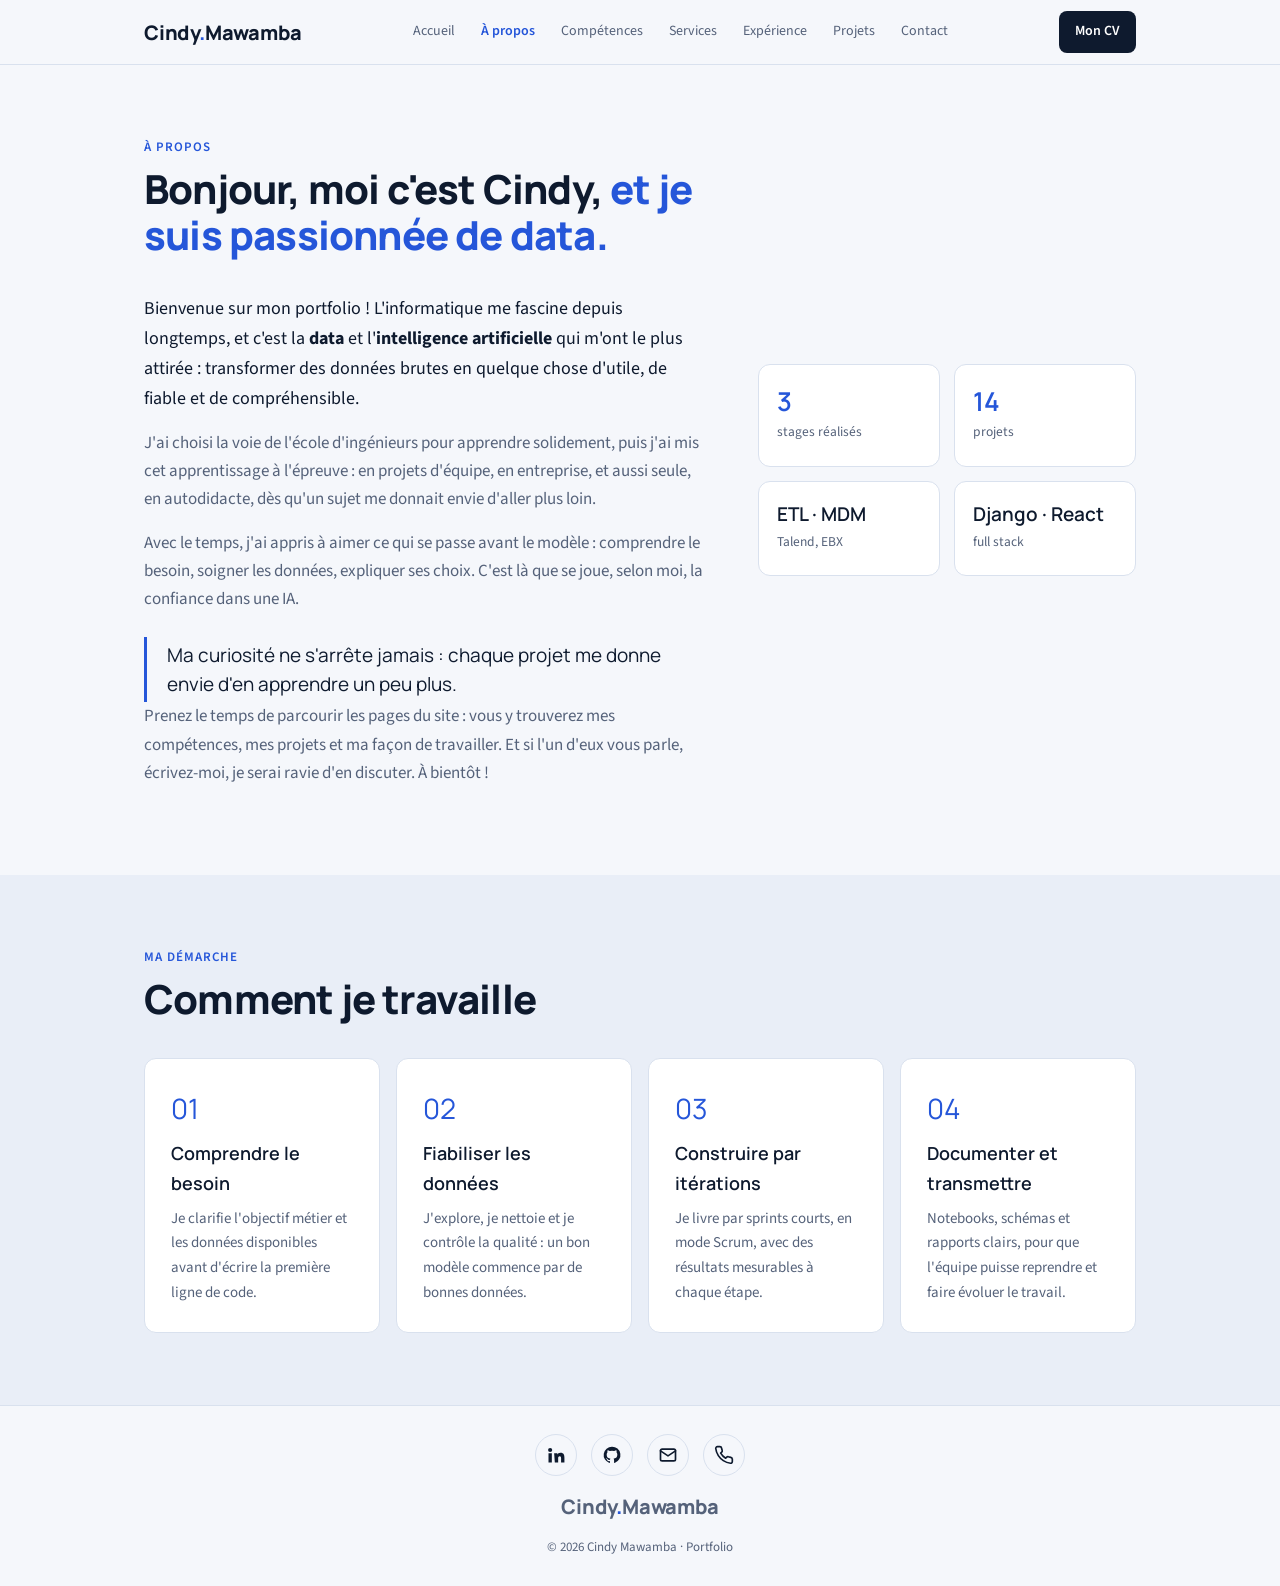
==== a-propos.html @ 623164dc "Nouveau fond bleu-gris, accent bleu et polices Manrope + Source Sans 3 Co-Authored-By: Claude Sonnet" ====
<!DOCTYPE html>
<html lang="fr">
<head>
<meta charset="utf-8">
<meta name="viewport" content="width=device-width, initial-scale=1">
<title>À propos | Cindy Mawamba</title>
<meta name="description" content="Portfolio de Cindy Mawamba, élève ingénieure en Data Science & IA (CESI) : pipelines ETL, MDM, deep learning, IA responsable et développement full-stack.">
<link rel="preconnect" href="https://fonts.googleapis.com">
<link rel="preconnect" href="https://fonts.gstatic.com" crossorigin>
<link href="https://fonts.googleapis.com/css2?family=Manrope:wght@500;600;700;800&family=Source+Sans+3:wght@400;500;600;700&family=Poppins:wght@600;700;800&family=JetBrains+Mono:wght@400;500&display=swap" rel="stylesheet">
<style>
:root{
  --bg:#f5f7fb; --bg2:#e9eef7; --card:#ffffff; --line:#d9e1ee;
  --text:#0e1a2e; --muted:#55627a; --accent:#2556d9; --accent-soft:#e3ebfc;
  --radius:12px;
}
*{box-sizing:border-box;margin:0;padding:0}
html{scroll-behavior:smooth}
body{font-family:'Source Sans 3',system-ui,sans-serif;background:var(--bg);color:var(--text);line-height:1.65;-webkit-font-smoothing:antialiased}
a{color:inherit;text-decoration:none}
.wrap{max-width:1040px;margin:0 auto;padding:0 24px}
nav{position:sticky;top:0;z-index:20;background:rgba(245,247,251,.92);backdrop-filter:blur(8px);border-bottom:1px solid var(--line)}
nav .wrap{display:flex;align-items:center;justify-content:space-between;height:64px}
.logo{font-family:'Manrope',system-ui,sans-serif;font-weight:600;font-size:20px;letter-spacing:-.01em}
.logo span{color:var(--accent)}
nav ul{display:flex;gap:26px;list-style:none;font-size:14px;color:var(--muted)}
nav ul a:hover{color:var(--accent)}
.navcta{padding:9px 16px;font-size:14px;border-radius:8px;background:var(--text);color:#fff;font-weight:600;white-space:nowrap}
.navcta:hover{background:var(--accent)}
.hero{padding:96px 0 72px}
.hero-grid{display:grid;grid-template-columns:1fr 300px;gap:48px;align-items:center}
.hero-photo img{display:block;width:100%;height:auto;border-radius:20px;border:1px solid var(--line);box-shadow:0 18px 40px rgba(60,40,20,.15);object-fit:cover;aspect-ratio:3/4}
@media(max-width:820px){.hero-grid{grid-template-columns:1fr;gap:28px}.hero-photo{order:-1}.hero-photo img{width:190px;border-radius:50%;aspect-ratio:1/1;object-position:50% 20%}}

.tag{display:inline-block;font-size:13px;font-weight:600;letter-spacing:.08em;text-transform:uppercase;color:var(--accent);margin-bottom:22px}
h1{font-family:'Manrope',system-ui,sans-serif;font-size:clamp(38px,7vw,66px);line-height:1.08;letter-spacing:-.02em;font-weight:600}
h1 em{font-style:italic;color:var(--accent)}
.lead{max-width:620px;margin-top:24px;font-size:19px;color:var(--muted)}
.cta{display:flex;flex-wrap:wrap;gap:12px;margin-top:36px}
.btn{display:inline-flex;align-items:center;gap:8px;padding:13px 22px;border-radius:8px;font-weight:600;font-size:15px;transition:.2s}
.btn.primary{background:var(--accent);color:#fff}
.btn.primary:hover{background:#98391f}
.btn.ghost{border:1px solid var(--text);color:var(--text)}
.btn.ghost:hover{background:var(--text);color:#fff}
.stats{display:grid;grid-template-columns:repeat(3,1fr);gap:0;margin-top:64px;border-top:1px solid var(--line);border-bottom:1px solid var(--line)}
.stat{padding:22px 20px;border-right:1px solid var(--line)}
.stat:last-child{border-right:0}
.stats-exp{margin-top:0;margin-bottom:44px}
.stat b{display:block;font-family:'Manrope',system-ui,sans-serif;font-size:32px;font-weight:600;color:var(--text)}
.stat span{font-size:14px;color:var(--muted)}
section{padding:72px 0}
section.alt{background:var(--bg2)}
.eyebrow{font-size:13px;font-weight:600;letter-spacing:.08em;text-transform:uppercase;color:var(--accent);margin-bottom:8px}
h2{font-family:'Manrope',system-ui,sans-serif;font-size:clamp(28px,4vw,40px);letter-spacing:-.015em;line-height:1.15;font-weight:600;margin-bottom:36px}
.about{display:grid;grid-template-columns:1.5fr 1fr;gap:48px;align-items:center}
.about h2 em{font-style:italic;color:var(--accent)}
.about-lead{font-size:18px;color:var(--text)!important}
.about-quote{margin-top:24px;padding:4px 0 4px 20px;border-left:3px solid var(--accent);font-family:'Manrope',system-ui,sans-serif;font-size:19px;line-height:1.5;color:var(--text)}
.about-tiles{display:grid;grid-template-columns:1fr 1fr;gap:14px}
.atile{background:var(--card);border:1px solid var(--line);border-radius:var(--radius);padding:22px 18px;display:flex;flex-direction:column;gap:6px}
.atile b{font-family:'Manrope',system-ui,sans-serif;font-size:26px;line-height:1.1;color:var(--accent);font-weight:600}
.atile:nth-child(n+3) b{font-size:19px;color:var(--text)}
.atile span{font-size:13.5px;color:var(--muted)}
@media(max-width:800px){.about{grid-template-columns:1fr;gap:28px}}
.about p{color:var(--muted);margin-bottom:16px}
.about p strong{color:var(--text)}
.facts{list-style:none;background:var(--card);border:1px solid var(--line);border-radius:var(--radius);padding:24px;align-self:start}
.facts li{padding:10px 0;border-bottom:1px solid var(--line);font-size:15px;display:flex;justify-content:space-between;gap:16px}
.facts li:last-child{border:0}
.facts li span:first-child{color:var(--muted)}
.facts li span:last-child{text-align:right;font-weight:500}
.services{display:grid;grid-template-columns:repeat(auto-fit,minmax(290px,1fr));gap:16px}
.service{background:var(--card);border:1px solid var(--line);border-radius:var(--radius);padding:26px}
.service .ico{display:inline-block;font-size:12px;font-weight:700;letter-spacing:.06em;text-transform:uppercase;color:var(--accent);background:var(--accent-soft);padding:4px 10px;border-radius:6px;margin-bottom:14px}
.service h3{font-family:'Manrope',system-ui,sans-serif;font-size:19px;font-weight:600;margin-bottom:8px}
.service p{color:var(--muted);font-size:15px}
.skills{display:grid;grid-template-columns:repeat(auto-fit,minmax(240px,1fr));gap:16px}
.skill{background:var(--card);border:1px solid var(--line);border-radius:var(--radius);padding:24px}
.skill h3{font-family:'Manrope',system-ui,sans-serif;font-size:17px;font-weight:600;margin-bottom:14px}
.chips{display:flex;flex-wrap:wrap;gap:8px}
.chip{font-size:12.5px;font-weight:500;padding:4px 10px;border-radius:6px;background:var(--bg2);border:1px solid var(--line);color:#4a443b}
.timeline{border-left:2px solid var(--line);padding-left:28px;display:grid;gap:40px}
.item{position:relative}
.item::before{content:"";position:absolute;left:-36px;top:8px;width:12px;height:12px;border-radius:50%;background:var(--accent);box-shadow:0 0 0 5px var(--bg)}
section.alt .item::before{box-shadow:0 0 0 5px var(--bg2)}
.item h3{font-family:'Manrope',system-ui,sans-serif;font-size:21px;font-weight:600}
.item .meta{font-size:14px;font-weight:500;color:var(--accent);margin:4px 0 14px}
.item .ctx{color:var(--muted);margin-bottom:16px;font-size:15px}
.item ul{padding-left:18px;color:var(--muted);font-size:15px}
.item li{margin-bottom:7px}
.item li strong{color:var(--text);font-weight:600}
.item .chips{margin-top:16px}
.mission-grid{display:grid;grid-template-columns:1.6fr 1fr;gap:28px}
.mission-grid h4,.proj h4{font-size:12px;font-weight:700;text-transform:uppercase;letter-spacing:.08em;color:var(--text);margin-bottom:8px}
.impact{background:var(--accent-soft);border-radius:10px;padding:16px 18px;align-self:start}
.impact ul{list-style:none;padding:0}
.impact li{color:var(--text);margin-bottom:8px}
.impact li b{color:var(--accent);font-family:'Manrope',system-ui,sans-serif;font-size:19px}
.sub-title{font-family:"Manrope",serif;font-size:1.5rem;margin:40px 0 20px;color:var(--text)}
.sub-title span{font-family:"Inter",sans-serif;font-size:.7rem;font-weight:600;letter-spacing:.08em;text-transform:uppercase;color:var(--accent);margin-left:10px;border:1px solid var(--accent);border-radius:99px;padding:3px 10px;vertical-align:middle}
.projects{display:grid;grid-template-columns:repeat(auto-fit,minmax(310px,1fr));gap:20px}
.proj{background:var(--card);border:1px solid var(--line);border-radius:var(--radius);padding:28px;display:flex;flex-direction:column;transition:.2s}
.proj:hover{border-color:var(--accent);box-shadow:0 8px 24px rgba(32,28,23,.07)}
.proj .kind{font-size:12px;font-weight:600;color:var(--accent);text-transform:uppercase;letter-spacing:.07em}
.proj h3{font-family:'Manrope',system-ui,sans-serif;font-size:22px;font-weight:600;margin:8px 0 10px;line-height:1.2}
.proj p{color:var(--muted);font-size:15px;margin-bottom:14px}
.proj ul{padding-left:18px;color:var(--muted);font-size:14.5px;margin-bottom:16px;flex:1}
.proj li{margin-bottom:6px}
.proj li strong{color:var(--text);font-weight:600}
.proj .result{font-size:14px;font-weight:500;margin-bottom:16px;padding:10px 12px;background:var(--accent-soft);border-radius:8px;color:#7d2f19}
.proj.featured{grid-column:1/-1;padding:32px}
.projects{display:block;column-width:310px;column-gap:20px}
.projects .proj{break-inside:avoid;-webkit-column-break-inside:avoid;margin-bottom:20px;display:flex}
.projects .proj.featured{column-span:all}
.proj.featured h3{font-size:26px}
.metrics{display:grid;grid-template-columns:repeat(auto-fit,minmax(190px,1fr));gap:12px;margin:6px 0 22px}
.metrics div{background:var(--accent-soft);border-radius:10px;padding:14px 16px}
.metrics b{display:block;font-family:'Manrope',system-ui,sans-serif;font-size:26px;font-weight:600;color:var(--accent);line-height:1.25}
.metrics span{font-size:13px;color:#5b4036;line-height:1.4;display:block;margin-top:2px}
.proj .note{font-size:13.5px;color:var(--muted);border-left:3px solid var(--line);padding-left:12px;margin-bottom:16px}
.shots-title{margin-top:20px}
.shots{display:grid;grid-template-columns:repeat(auto-fill,minmax(210px,1fr));gap:12px;margin:8px 0 8px}
.shot{background:var(--card);border:1px solid var(--line);border-radius:10px;padding:0;overflow:hidden;cursor:zoom-in;text-align:left;font:inherit;color:inherit;transition:.2s}
.shot:hover,.shot:focus-visible{border-color:var(--accent);box-shadow:0 6px 18px rgba(32,28,23,.08);outline:none}
.shot img{display:block;width:100%;aspect-ratio:16/10;object-fit:cover;object-position:top;background:#fff;border-bottom:1px solid var(--line)}
.shot.contain img{object-fit:contain;object-position:center}
.shot span{display:block;padding:8px 10px;font-size:12.5px;line-height:1.4;color:var(--muted)}
.item .note,.proj .note{font-size:13px;color:var(--muted);border-left:3px solid var(--line);padding-left:12px;margin:10px 0 16px}
#lb{position:fixed;inset:0;background:rgba(20,16,12,.9);display:none;align-items:center;justify-content:center;flex-direction:column;z-index:50;padding:24px;cursor:zoom-out}
#lb.open{display:flex}
#lb img{max-width:100%;max-height:80vh;border-radius:8px;background:#fff}
#lb p{color:#fff;margin-top:14px;font-size:14px;text-align:center;max-width:720px}
.poster-sec{padding:72px 0 88px}
.poster{--pn:#06112a;--cy:#4cc9f0;--mint:#7ee8c1;--gold:#f6b94a;max-width:980px;margin:0 auto;border-radius:22px;padding:34px 34px 30px;color:#fff;position:relative;overflow:hidden;
  background:linear-gradient(rgba(76,201,240,.05) 1px,transparent 1px) 0 0/36px 36px,linear-gradient(90deg,rgba(76,201,240,.05) 1px,transparent 1px) 0 0/36px 36px,radial-gradient(ellipse at 50% 0%,#12306b 0%,#08142f 55%,#050d22 100%);
  box-shadow:0 24px 60px rgba(5,13,34,.35)}
.p-term{display:flex;align-items:center;gap:8px;background:rgba(6,17,42,.8);border:1px solid rgba(76,201,240,.25);border-radius:12px;padding:12px 16px;font-family:'JetBrains Mono',monospace;font-size:14px;color:#cfe6ff}
.p-term i{width:11px;height:11px;border-radius:50%;display:inline-block}
.p-term i:nth-child(1){background:#ff5f57}.p-term i:nth-child(2){background:#febc2e}.p-term i:nth-child(3){background:#28c840}
.p-term span{margin-left:8px;overflow:hidden;text-overflow:ellipsis;white-space:nowrap}
.p-alert{text-align:center;font-family:'JetBrains Mono',monospace;font-size:13px;letter-spacing:.18em;color:var(--gold);margin:26px 0 4px}
.poster .p-title{font-family:'Poppins',sans-serif;font-weight:800;font-size:clamp(44px,10vw,104px);line-height:1.05;letter-spacing:.01em;text-align:center;color:#fff;margin:0;text-shadow:0 0 28px rgba(76,201,240,.55),0 0 60px rgba(76,201,240,.25)}
.p-sub{text-align:center;font-family:'Poppins',sans-serif;font-weight:700;letter-spacing:.2em;font-size:clamp(13px,2.4vw,22px);color:var(--cy);margin:6px 0 30px}
.p-sub b{color:var(--gold);margin:0 .35em}
.p-grid{display:grid;grid-template-columns:1fr minmax(220px,300px) 1fr;gap:26px;align-items:start}
.p-col h3{font-family:'JetBrains Mono',monospace;font-size:13px;letter-spacing:.22em;color:var(--mint);margin:0 0 12px;padding-bottom:8px;border-bottom:1px solid rgba(126,232,193,.25);font-weight:500}
.p-col.right h3{text-align:right}
.p-col ul{list-style:none;display:grid;gap:10px}
.p-col li{background:rgba(20,48,96,.55);border:1px solid rgba(76,201,240,.28);border-radius:10px;padding:12px 14px;font-weight:700;font-size:14.5px;letter-spacing:.02em;text-transform:uppercase}
.p-col.right li{background:rgba(70,52,18,.5);border-color:rgba(246,185,74,.4);color:#ffe3a8}
.p-photo{position:relative;aspect-ratio:3/4;border:2px solid #2f7bd8;border-radius:6px;background:linear-gradient(160deg,#0f2a58,#07142e);display:grid;place-items:center;box-shadow:0 0 30px rgba(47,123,216,.35)}
.p-photo::before,.p-photo::after{content:"";position:absolute;width:34px;height:34px;border:3px solid var(--mint)}
.p-photo::before{top:-10px;left:-10px;border-right:0;border-bottom:0}
.p-photo::after{bottom:-10px;right:-10px;border-left:0;border-top:0}
.p-photo img{width:100%;height:100%;object-fit:cover;display:block}
.p-photo .mono{font-family:'Poppins',sans-serif;font-weight:800;font-size:72px;color:rgba(76,201,240,.85);text-shadow:0 0 24px rgba(76,201,240,.5)}
.p-photo .scan{position:absolute;top:12px;left:12px;font-family:'JetBrains Mono',monospace;font-size:12px;background:rgba(6,17,42,.8);border:1px solid rgba(126,232,193,.4);color:var(--mint);padding:4px 10px;border-radius:6px}
.p-name{width:min(100%,360px);margin:26px auto 0;text-align:center;font-family:'Poppins',sans-serif;font-weight:700;letter-spacing:.08em;font-size:22px;padding:12px 0;border-radius:10px;background:linear-gradient(90deg,#2f6fe0,#4cb8f5)}
.p-reward{margin-top:26px;display:flex;align-items:center;gap:14px;background:linear-gradient(90deg,#f6b94a,#f3a533);color:#1b1305;border-radius:12px;padding:12px 16px;font-family:'Poppins',sans-serif;font-weight:800;font-size:clamp(14px,2.6vw,24px);letter-spacing:.03em;text-transform:uppercase}
.p-reward span{background:#101a33;color:var(--gold);font-family:'JetBrains Mono',monospace;font-size:12px;letter-spacing:.2em;padding:8px 12px;border-radius:8px;white-space:nowrap}
.p-icons{display:grid;grid-template-columns:repeat(4,1fr);gap:12px;margin:26px 0 24px;text-align:center}
.p-icons div{font-family:'Poppins',sans-serif;font-weight:700;letter-spacing:.14em;font-size:13px}
.p-icons svg{display:block;margin:0 auto 10px;width:46px;height:46px;stroke:var(--cy);fill:none;stroke-width:1.8;stroke-linecap:round;stroke-linejoin:round}
.p-cta{display:flex;flex-wrap:wrap;align-items:center;justify-content:center;gap:10px 18px;border:2px solid rgba(126,232,193,.55);border-radius:12px;padding:14px 18px;background:rgba(18,60,56,.35)}
.p-cta b{font-family:'Poppins',sans-serif;font-weight:700;letter-spacing:.12em;color:var(--mint);font-size:20px}
.p-cta span{font-weight:600;font-size:15px}
.p-cta a{background:var(--mint);color:#052018;font-weight:700;font-size:14px;padding:9px 16px;border-radius:8px}
.p-cta a:hover{background:#fff}
@media (max-width:820px){
  .poster{padding:22px 18px}
  .p-grid{grid-template-columns:1fr}
  .p-photo{width:min(260px,70%);margin:0 auto;order:-1}
  .p-col.right h3{text-align:left}
  .p-icons{grid-template-columns:1fr 1fr}
}
.steps{display:grid;grid-template-columns:repeat(auto-fit,minmax(220px,1fr));gap:16px;counter-reset:s}
.step{background:var(--card);border:1px solid var(--line);border-radius:var(--radius);padding:26px;counter-increment:s}
.step::before{content:"0" counter(s);font-family:'Manrope',system-ui,sans-serif;font-size:28px;color:var(--accent)}
.step h3{font-family:'Manrope',system-ui,sans-serif;font-size:18px;font-weight:600;margin:8px 0}
.step p{color:var(--muted);font-size:15px}

.short-board{background:#fff;border:1px solid var(--line);border-radius:var(--radius);padding:34px 28px 30px;margin-bottom:28px}
.sb-title{font-family:'Manrope',system-ui,sans-serif;font-size:clamp(24px,3.4vw,34px);font-weight:700;text-align:center;margin-bottom:30px}
.sb-title em{font-style:normal;color:#2d8fd5}
.short-grid{display:grid;grid-template-columns:repeat(4,1fr);gap:0}
.sh{display:flex;flex-direction:column;align-items:center;text-align:center;padding:22px 14px;gap:8px}
.sh:nth-child(n+5){border-top:2px solid var(--text)}
.sh-ic{height:86px;display:flex;align-items:center;justify-content:center}
.sh-ic img,.sh-ic svg{max-height:86px;max-width:110px;width:auto;height:86px;object-fit:contain}
.sh-lab{font-size:13px;font-weight:800;letter-spacing:.06em;text-transform:uppercase;color:var(--accent)}
.sh b{font-family:'Manrope',system-ui,sans-serif;font-size:17px;line-height:1.25}
.sh span{font-size:13.5px;color:var(--muted)}
@media(max-width:900px){.short-grid{grid-template-columns:repeat(2,1fr)}.sh:nth-child(n+3){border-top:1px solid var(--line)}.sh:nth-child(n+5){border-top:1px solid var(--line)}}
.foot{display:flex;flex-direction:column;align-items:center;gap:14px}
.foot-social{display:flex;gap:14px}
.foot-social a{width:42px;height:42px;border-radius:50%;border:1px solid var(--line);display:flex;align-items:center;justify-content:center;color:var(--text);transition:.2s}
.foot-social a:hover{background:var(--accent);color:#fff;border-color:var(--accent)}
.foot-social svg{width:20px;height:20px}
.ia-band{position:relative;height:420px;overflow:hidden;background:#0e1628;display:flex;align-items:center}
.ia-band video{position:absolute;inset:0;width:100%;height:100%;object-fit:cover;opacity:.9}
.ia-over{position:relative;z-index:1;max-width:1100px;margin:0 auto;padding:0 24px;width:100%;text-shadow:0 2px 18px rgba(0,0,0,.6)}
.ia-over h2{color:#fff;margin-bottom:0;font-size:clamp(28px,4.4vw,48px)}
.ia-over .eyebrow{color:#ff9a78}
@media(max-width:700px){.ia-band{height:320px}}
.tech-groups{margin-top:34px}
.chip.tech{background:#fff;border:1px solid var(--line);font-weight:600}
.tg{margin-bottom:18px}
.tg h4{font-size:12px;font-weight:700;letter-spacing:.1em;text-transform:uppercase;color:var(--accent);margin-bottom:10px}
.tp-row{display:flex;flex-wrap:wrap;gap:10px}
.tp{display:flex;align-items:center;background:var(--card);border:1px solid var(--line);border-radius:999px;padding:8px 16px}
.tp-m{width:30px;height:30px;border-radius:8px;color:#fff;font-size:12px;font-weight:700;display:flex;align-items:center;justify-content:center;font-family:Inter,sans-serif}
.tp b{font-size:14px;font-weight:600}
.etl-flow{display:grid;grid-template-columns:1fr auto 1fr auto 1fr auto 1fr;gap:10px;align-items:stretch}
.etl-step{background:var(--card);border:1px solid var(--line);border-radius:var(--radius);padding:24px 20px;position:relative;display:flex;flex-direction:column;gap:6px}
.etl-n{position:absolute;top:14px;right:16px;font-family:'Manrope',system-ui,sans-serif;font-size:30px;color:var(--line);font-weight:700}
.etl-ic svg{width:44px;height:44px}
.etl-en{font-size:11px;font-weight:700;letter-spacing:.1em;text-transform:uppercase;color:var(--accent);margin-top:8px}
.etl-step b{font-family:'Manrope',system-ui,sans-serif;font-size:22px}
.etl-step p{font-size:14.5px;color:var(--text)}
.etl-step span{font-size:13px;color:var(--muted);margin-top:auto;padding-top:8px;border-top:1px dashed var(--line)}
.etl-arrow{display:flex;align-items:center;font-size:26px;color:var(--accent)}
.etl-note{margin-top:26px;color:var(--muted);max-width:760px}
.etl-flow{display:grid!important;grid-template-columns:1fr auto 1fr auto 1fr!important;gap:6px!important;align-items:start!important}
.etl-step{background:none!important;border:0!important;padding:8px 10px!important;align-items:center;text-align:center}
.etl-circle{width:200px;height:200px;border-radius:50%;background:var(--accent-soft);display:flex;align-items:center;justify-content:center;margin:0 auto 14px}
.etl-circle svg{width:150px;height:150px}
.etl-en{margin-top:0!important}
.etl-step p{max-width:270px}
.etl-step span{border-top:0!important;margin-top:6px!important;padding-top:0!important}
.etl-arrow{padding-top:90px!important}
.etl-arrow svg{width:56px;height:24px}
@media(max-width:900px){.etl-flow{grid-template-columns:1fr!important}.etl-arrow{padding-top:0!important;justify-content:center;transform:rotate(90deg);height:30px}}
#etl h2 em{font-style:italic;color:var(--accent)}
@media(max-width:900px){.etl-flow{grid-template-columns:1fr}.etl-arrow{justify-content:center;transform:rotate(90deg);height:20px}}
.hero-role{font-family:'Manrope',system-ui,sans-serif;font-size:clamp(20px,2.6vw,28px);color:var(--accent);font-style:italic;margin:-4px 0 18px}
.services{grid-template-columns:1fr!important;gap:14px!important;max-width:900px}
.service{display:flex;gap:22px;align-items:flex-start}
.service .ico{flex:0 0 auto;min-width:56px;text-align:center;margin:2px 0 0}
.svc-body h3{margin-bottom:8px}
.svc-body ul{list-style:none;display:grid;gap:5px}
.svc-body li{color:var(--muted);font-size:15px;padding-left:16px;position:relative}
.svc-body li:before{content:"";position:absolute;left:0;top:.65em;width:6px;height:6px;border-radius:50%;background:var(--accent)}
@media(max-width:600px){.service{flex-direction:column;gap:10px}}
.exp-intro{max-width:820px;color:var(--muted);margin:-14px 0 30px;font-size:17px}
.tool-board{margin-top:8px}
.tool-title{font-family:'Manrope',system-ui,sans-serif;font-size:24px;font-weight:700;margin-bottom:20px}
.tool-grid{display:grid;grid-template-columns:repeat(4,1fr);gap:16px}
.tl{background:var(--card);border:1px solid var(--line);border-radius:var(--radius);padding:22px 20px;display:flex;flex-direction:column;gap:6px}
.tl-ic{height:64px;display:flex;align-items:center;margin-bottom:8px}
.tl-ic img,.tl-ic svg{max-height:64px;max-width:110px;width:auto;object-fit:contain}
.tl-ic svg{height:56px}
.tl-lab{font-size:11px;font-weight:700;letter-spacing:.1em;text-transform:uppercase;color:var(--accent)}
.tl b{font-family:'Manrope',system-ui,sans-serif;font-size:19px;line-height:1.25}
.tl span{font-size:14px;color:var(--muted)}
@media(max-width:900px){.tool-grid{grid-template-columns:repeat(2,1fr)}}
.logo-board{background:#fff;border:1px solid var(--line);border-radius:var(--radius);padding:32px 28px;margin-bottom:28px}
.lb-title{font-family:'Manrope',system-ui,sans-serif;font-size:clamp(22px,3vw,30px);font-weight:700;text-align:center;margin-bottom:26px;letter-spacing:.01em}
.lb-title em{font-style:normal;color:var(--accent)}
.logo-grid{display:flex;flex-wrap:wrap;justify-content:center;gap:26px 10px}
.lg{width:calc(25% - 10px)}
.lb-title2{font-family:'Manrope',system-ui,sans-serif;font-size:22px;font-weight:700;text-align:center;margin-bottom:22px}
.lg{display:flex;flex-direction:column;align-items:center;gap:10px;text-align:center}
.lg-img{height:84px;width:100%;display:flex;align-items:center;justify-content:center}
.lg-img svg{height:70px;width:auto;max-width:120px}
.lg-img img{max-height:84px;max-width:120px;width:auto;height:auto;object-fit:contain}
.lg span{font-size:12.5px;font-weight:700;letter-spacing:.06em;text-transform:uppercase;color:var(--text)}
@media(max-width:700px){.lg{width:calc(50% - 10px)}.logo-board{padding:24px 16px}}
.brief{display:grid;grid-template-columns:repeat(4,1fr);gap:16px;margin-top:8px}
.brief .tile{background:var(--card);border:1px solid var(--line);border-radius:var(--radius);padding:22px 20px}
.brief .tile small{display:block;font-size:11px;font-weight:700;letter-spacing:.1em;text-transform:uppercase;color:var(--accent);margin-bottom:6px}
.brief .tile b{display:block;font-family:'Manrope',system-ui,sans-serif;font-size:20px;line-height:1.25;margin-bottom:8px}
.brief .tile span{font-size:14px;color:var(--muted)}
@media(max-width:900px){.brief{grid-template-columns:repeat(2,1fr)}}
.contact-cards{display:grid;grid-template-columns:repeat(3,1fr);gap:16px;margin:36px auto 28px;max-width:900px;text-align:center}
.contact-cards .cc{background:var(--card);border:1px solid var(--line);border-radius:var(--radius);padding:22px 16px}
.contact-cards .cc small{display:block;font-size:11px;font-weight:700;letter-spacing:.1em;text-transform:uppercase;color:var(--accent);margin-bottom:6px}
.contact-cards .cc b{display:block;font-family:'Manrope',system-ui,sans-serif;font-size:18px;word-break:break-word}
.contact-cards .cc span{display:block;font-size:14px;color:var(--muted);margin-top:6px}
.contact-cards a{color:inherit}
.cform{max-width:900px;margin:0 auto 28px;background:var(--card);border:1px solid var(--line);border-radius:var(--radius);padding:30px;text-align:left}
.cform h3{font-family:'Manrope',system-ui,sans-serif;font-size:22px;margin-bottom:16px}
.cform input,.cform textarea{width:100%;font:inherit;padding:13px 14px;margin-bottom:12px;border:1px solid var(--line);border-radius:8px;background:var(--bg);color:var(--text)}
.cform input:focus,.cform textarea:focus{outline:2px solid var(--accent);outline-offset:1px}
.cform textarea{min-height:130px;resize:vertical}
.cform .count{font-size:13px;color:var(--muted);margin:-4px 0 14px}
.cform button{cursor:pointer;border:0;font:inherit;font-weight:600}
.cmap{max-width:900px;margin:0 auto;border-radius:var(--radius);overflow:hidden;border:1px solid var(--line)}
.cmap iframe{display:block;width:100%;height:300px;border:0}
@media(max-width:700px){.contact-cards{grid-template-columns:1fr}.cform{padding:22px}}
.contact{text-align:center}
.contact p{color:var(--muted);max-width:520px;margin:0 auto 32px}
.contact .cta{justify-content:center}
footer{padding:28px 0;border-top:1px solid var(--line);text-align:center;font-size:13px;color:var(--muted)}
.reveal{opacity:0;transform:translateY(14px);transition:opacity .5s ease,transform .5s ease}
.reveal.in{opacity:1;transform:none}
@media (prefers-reduced-motion:reduce){.reveal{opacity:1;transform:none;transition:none}html{scroll-behavior:auto}}
@media (max-width:760px){
  nav ul{display:none}
  .mission-grid{grid-template-columns:1fr}
  .stats{grid-template-columns:1fr 1fr}
  .stat:nth-child(2){border-right:0}
  .stat:nth-child(-n+2){border-bottom:1px solid var(--line)}
  .stat:nth-child(3){grid-column:1/-1}
  .hero{padding:64px 0 48px}
}
nav ul a.active{color:var(--accent);font-weight:600}
@media(max-width:900px){nav .wrap{height:auto;flex-wrap:wrap;padding-top:10px;padding-bottom:4px;row-gap:4px}nav ul{display:flex!important;order:3;width:100%;overflow-x:auto;gap:20px;padding:8px 0 10px;white-space:nowrap}.navcta{padding:7px 12px}}
body,h1,h2,h3,h4,.logo,b,strong{font-synthesis:none}h1,h2{letter-spacing:-.02em;font-weight:800}em{font-style:normal}.logo{font-weight:800}body{font-size:17px}</style>
</head>
<body>
<nav>
  <div class="wrap">
    <a href="index.html" class="logo">Cindy<span>.</span>Mawamba</a>
    <ul><li><a href="index.html">Accueil</a></li><li><a href="a-propos.html" class="active">À propos</a></li><li><a href="competences.html">Compétences</a></li><li><a href="services.html">Services</a></li><li><a href="experience.html">Expérience</a></li><li><a href="projets.html">Projets</a></li><li><a href="contact.html">Contact</a></li></ul>
    <a class="navcta" href="CV_Cindy_Mawamba.pdf">Mon CV</a>
  </div>
</nav>

<section id="apropos">
  <div class="wrap about reveal">
    <div class="about-main">
      <div class="eyebrow">à propos</div>
      <h2>Bonjour, moi c'est Cindy, <em>et je suis passionnée de data.</em></h2>
      <p class="about-lead">Bienvenue sur mon portfolio ! L'informatique me fascine depuis longtemps, et c'est la <strong>data</strong> et l'<strong>intelligence artificielle</strong> qui m'ont le plus attirée : transformer des données brutes en quelque chose d'utile, de fiable et de compréhensible.</p>
      <p>J'ai choisi la voie de l'école d'ingénieurs pour apprendre solidement, puis j'ai mis cet apprentissage à l'épreuve : en projets d'équipe, en entreprise, et aussi seule, en autodidacte, dès qu'un sujet me donnait envie d'aller plus loin.</p>
      <p>Avec le temps, j'ai appris à aimer ce qui se passe avant le modèle : comprendre le besoin, soigner les données, expliquer ses choix. C'est là que se joue, selon moi, la confiance dans une IA.</p>
      <blockquote class="about-quote">Ma curiosité ne s'arrête jamais : chaque projet me donne envie d'en apprendre un peu plus.</blockquote>
      <p>Prenez le temps de parcourir les pages du site : vous y trouverez mes compétences, mes projets et ma façon de travailler. Et si l'un d'eux vous parle, écrivez-moi, je serai ravie d'en discuter. À bientôt !</p>
    </div>
    <div class="about-tiles">
      <div class="atile"><b>3</b><span>stages réalisés</span></div>
      <div class="atile"><b>14</b><span>projets</span></div>
      <div class="atile"><b>ETL · MDM</b><span>Talend, EBX</span></div>
      <div class="atile"><b>Django · React</b><span>full stack</span></div>
    </div>
  </div>
</section>

<section id="demarche" class="alt">
  <div class="wrap reveal">
    <div class="eyebrow">ma démarche</div>
    <h2>Comment je travaille</h2>
    <div class="steps">
      <div class="step"><h3>Comprendre le besoin</h3><p>Je clarifie l'objectif métier et les données disponibles avant d'écrire la première ligne de code.</p></div>
      <div class="step"><h3>Fiabiliser les données</h3><p>J'explore, je nettoie et je contrôle la qualité : un bon modèle commence par de bonnes données.</p></div>
      <div class="step"><h3>Construire par itérations</h3><p>Je livre par sprints courts, en mode Scrum, avec des résultats mesurables à chaque étape.</p></div>
      <div class="step"><h3>Documenter et transmettre</h3><p>Notebooks, schémas et rapports clairs, pour que l'équipe puisse reprendre et faire évoluer le travail.</p></div>
    </div>
  </div>
</section>

<footer>
  <div class="wrap foot">
    <div class="foot-social">
      <a href="https://www.linkedin.com/in/cindy-mawamba" target="_blank" rel="noopener" aria-label="LinkedIn"><svg viewBox="0 0 24 24" fill="currentColor"><path d="M4.98 3.5a2.5 2.5 0 1 1 0 5 2.5 2.5 0 0 1 0-5zM3 9.75h4V21H3zM9.75 9.75h3.8v1.6h.06c.53-1 1.82-2.05 3.75-2.05 4 0 4.74 2.64 4.74 6.07V21h-4v-4.9c0-1.17-.02-2.67-1.63-2.67-1.63 0-1.88 1.27-1.88 2.59V21h-4z"/></svg></a>
      <a href="https://github.com/cindyelfrid" target="_blank" rel="noopener" aria-label="GitHub"><svg viewBox="0 0 24 24" fill="currentColor"><path d="M12 2a10 10 0 0 0-3.16 19.49c.5.09.68-.22.68-.48v-1.7c-2.78.6-3.37-1.34-3.37-1.34-.45-1.15-1.11-1.46-1.11-1.46-.9-.62.07-.6.07-.6 1 .07 1.53 1.03 1.53 1.03.89 1.52 2.34 1.08 2.9.83.09-.65.35-1.08.63-1.33-2.22-.25-4.55-1.11-4.55-4.94 0-1.09.39-1.98 1.03-2.68-.1-.25-.45-1.27.1-2.64 0 0 .84-.27 2.75 1.02a9.5 9.5 0 0 1 5 0c1.91-1.29 2.75-1.02 2.75-1.02.55 1.37.2 2.39.1 2.64.64.7 1.03 1.59 1.03 2.68 0 3.84-2.34 4.69-4.57 4.94.36.31.68.92.68 1.85v2.75c0 .27.18.58.69.48A10 10 0 0 0 12 2z"/></svg></a>
      <a href="mailto:mawambacindy@gmail.com" aria-label="E-mail"><svg viewBox="0 0 24 24" fill="none" stroke="currentColor" stroke-width="2" stroke-linecap="round" stroke-linejoin="round"><rect x="3" y="5" width="18" height="14" rx="2"/><path d="M3 7l9 6 9-6"/></svg></a>
      <a href="tel:+33752075528" aria-label="Téléphone"><svg viewBox="0 0 24 24" fill="none" stroke="currentColor" stroke-width="2" stroke-linecap="round" stroke-linejoin="round"><path d="M22 16.9v3a2 2 0 0 1-2.2 2 19.8 19.8 0 0 1-8.6-3.1 19.5 19.5 0 0 1-6-6A19.8 19.8 0 0 1 2.1 4.2 2 2 0 0 1 4.1 2h3a2 2 0 0 1 2 1.7c.1.9.4 1.8.7 2.7a2 2 0 0 1-.5 2.1L8 9.800a16 16 0 0 0 6 6l1.300-1.300a2 2 0 0 1 2.100-.4c.9.3 1.800.6 2.700.7a2 2 0 0 1 1.700 2z"/></svg></a>
    </div>
    <a href="index.html" class="logo">Cindy<span>.</span>Mawamba</a>
    <div>© <span id="year"></span> Cindy Mawamba · Portfolio</div>
  </div>
</footer>

<script>
document.getElementById('year').textContent = new Date().getFullYear();
var els = document.querySelectorAll('.reveal');
if ('IntersectionObserver' in window) {
  var io = new IntersectionObserver(function(entries){
    entries.forEach(function(e){ if (e.isIntersecting) { e.target.classList.add('in'); io.unobserve(e.target); } });
  }, {threshold: 0.05});
  els.forEach(function(el){ io.observe(el); });
} else {
  els.forEach(function(el){ el.classList.add('in'); });
}
</script>
</body>
</html>
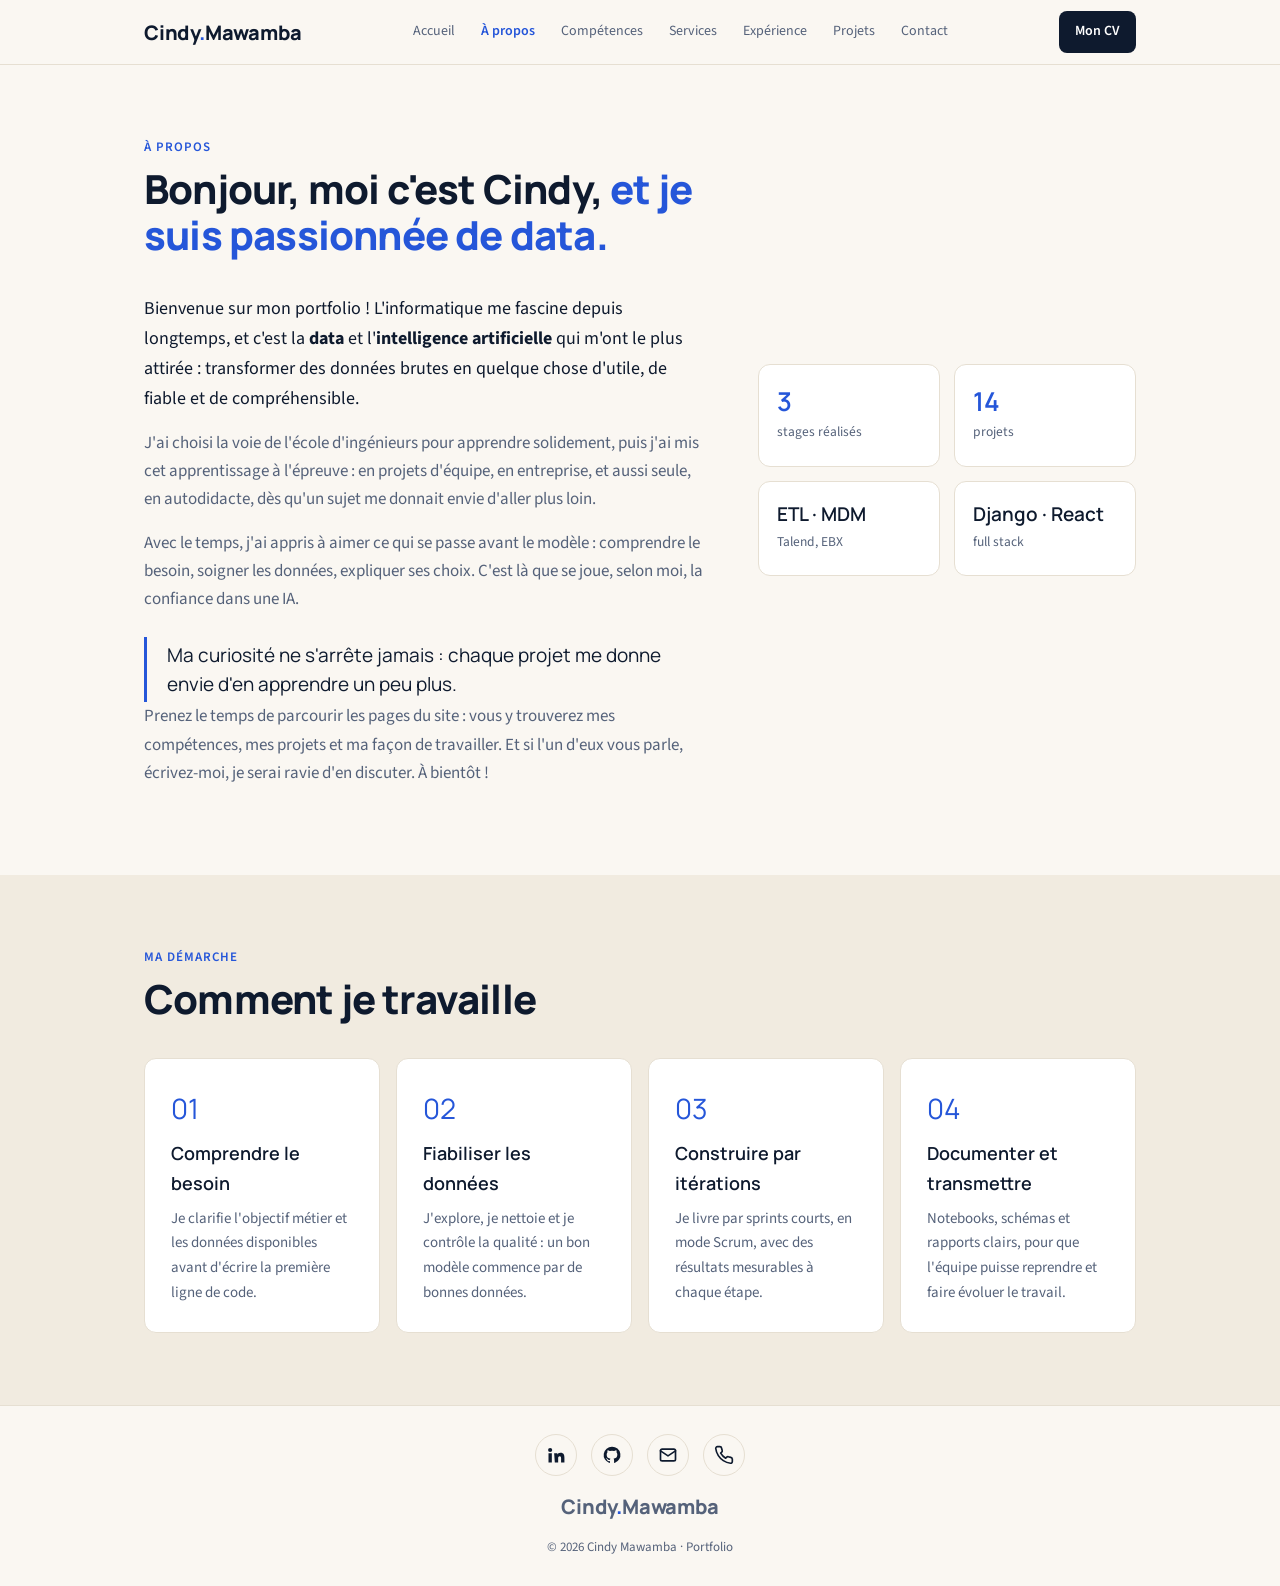
==== commit d60b3d5a: "Retour au fond crème d'origine Co-Authored-By: Claude Sonnet 5.5 <noreply@anthropic.com> Claude-Sess" ====
--- a/a-propos.html
+++ b/a-propos.html
@@ -10,7 +10,7 @@
 <link href="https://fonts.googleapis.com/css2?family=Manrope:wght@500;600;700;800&family=Source+Sans+3:wght@400;500;600;700&family=Poppins:wght@600;700;800&family=JetBrains+Mono:wght@400;500&display=swap" rel="stylesheet">
 <style>
 :root{
-  --bg:#f5f7fb; --bg2:#e9eef7; --card:#ffffff; --line:#d9e1ee;
+  --bg:#faf7f2; --bg2:#f1ebe0; --card:#ffffff; --line:#e6dfd2;
   --text:#0e1a2e; --muted:#55627a; --accent:#2556d9; --accent-soft:#e3ebfc;
   --radius:12px;
 }
@@ -19,7 +19,7 @@
 body{font-family:'Source Sans 3',system-ui,sans-serif;background:var(--bg);color:var(--text);line-height:1.65;-webkit-font-smoothing:antialiased}
 a{color:inherit;text-decoration:none}
 .wrap{max-width:1040px;margin:0 auto;padding:0 24px}
-nav{position:sticky;top:0;z-index:20;background:rgba(245,247,251,.92);backdrop-filter:blur(8px);border-bottom:1px solid var(--line)}
+nav{position:sticky;top:0;z-index:20;background:rgba(250,247,242,.92);backdrop-filter:blur(8px);border-bottom:1px solid var(--line)}
 nav .wrap{display:flex;align-items:center;justify-content:space-between;height:64px}
 .logo{font-family:'Manrope',system-ui,sans-serif;font-weight:600;font-size:20px;letter-spacing:-.01em}
 .logo span{color:var(--accent)}
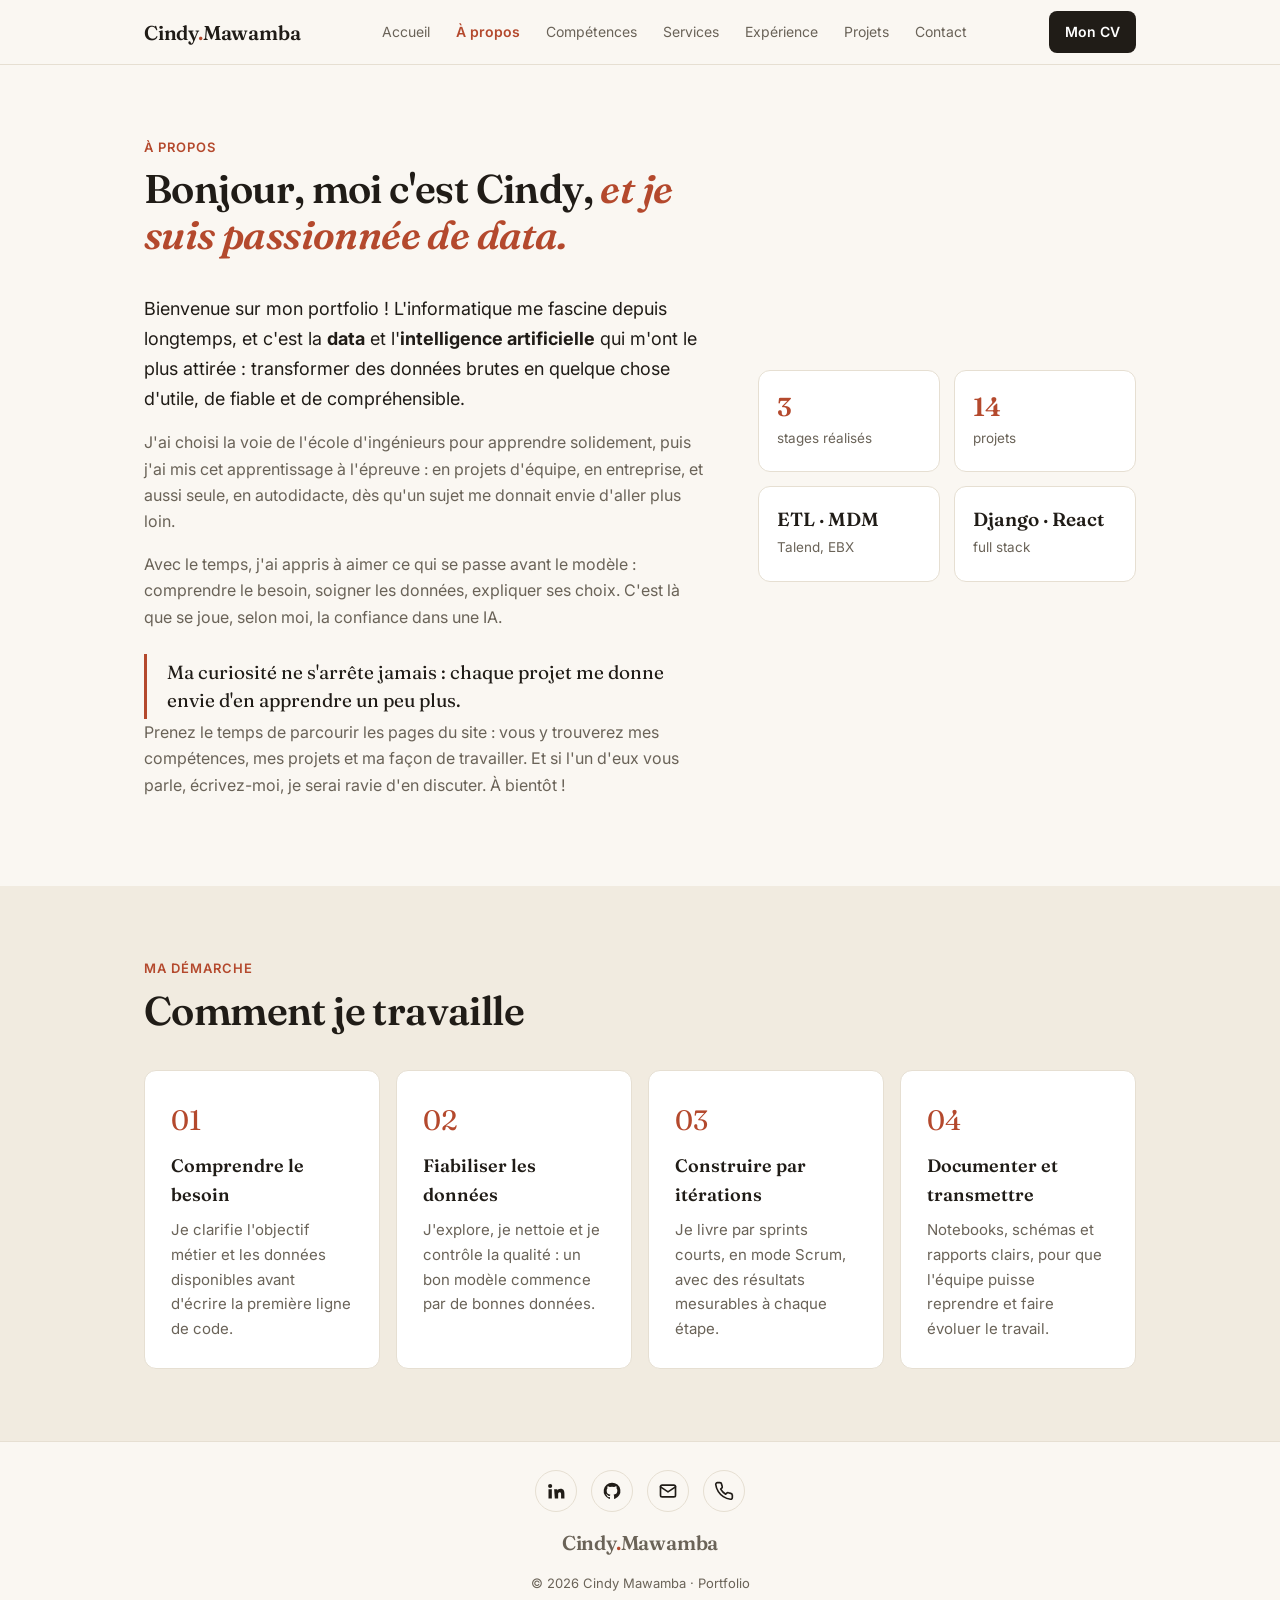
==== commit 151b254d: "Retour au design d'origine (fond beige, terracotta, Fraunces + Inter), 3 stages conservés Co-Authore" ====
--- a/a-propos.html
+++ b/a-propos.html
@@ -7,21 +7,21 @@
 <meta name="description" content="Portfolio de Cindy Mawamba, élève ingénieure en Data Science & IA (CESI) : pipelines ETL, MDM, deep learning, IA responsable et développement full-stack.">
 <link rel="preconnect" href="https://fonts.googleapis.com">
 <link rel="preconnect" href="https://fonts.gstatic.com" crossorigin>
-<link href="https://fonts.googleapis.com/css2?family=Manrope:wght@500;600;700;800&family=Source+Sans+3:wght@400;500;600;700&family=Poppins:wght@600;700;800&family=JetBrains+Mono:wght@400;500&display=swap" rel="stylesheet">
+<link href="https://fonts.googleapis.com/css2?family=Fraunces:ital,opsz,wght@0,9..144,500;0,9..144,600;1,9..144,500&family=Inter:wght@400;500;600;700&family=Poppins:wght@600;700;800&family=JetBrains+Mono:wght@400;500&display=swap" rel="stylesheet">
 <style>
 :root{
   --bg:#faf7f2; --bg2:#f1ebe0; --card:#ffffff; --line:#e6dfd2;
-  --text:#0e1a2e; --muted:#55627a; --accent:#2556d9; --accent-soft:#e3ebfc;
+  --text:#201c17; --muted:#6a6358; --accent:#b4492d; --accent-soft:#f6e6df;
   --radius:12px;
 }
 *{box-sizing:border-box;margin:0;padding:0}
 html{scroll-behavior:smooth}
-body{font-family:'Source Sans 3',system-ui,sans-serif;background:var(--bg);color:var(--text);line-height:1.65;-webkit-font-smoothing:antialiased}
+body{font-family:'Inter',system-ui,sans-serif;background:var(--bg);color:var(--text);line-height:1.65;-webkit-font-smoothing:antialiased}
 a{color:inherit;text-decoration:none}
 .wrap{max-width:1040px;margin:0 auto;padding:0 24px}
 nav{position:sticky;top:0;z-index:20;background:rgba(250,247,242,.92);backdrop-filter:blur(8px);border-bottom:1px solid var(--line)}
 nav .wrap{display:flex;align-items:center;justify-content:space-between;height:64px}
-.logo{font-family:'Manrope',system-ui,sans-serif;font-weight:600;font-size:20px;letter-spacing:-.01em}
+.logo{font-family:'Fraunces',Georgia,serif;font-weight:600;font-size:20px;letter-spacing:-.01em}
 .logo span{color:var(--accent)}
 nav ul{display:flex;gap:26px;list-style:none;font-size:14px;color:var(--muted)}
 nav ul a:hover{color:var(--accent)}
@@ -33,7 +33,7 @@
 @media(max-width:820px){.hero-grid{grid-template-columns:1fr;gap:28px}.hero-photo{order:-1}.hero-photo img{width:190px;border-radius:50%;aspect-ratio:1/1;object-position:50% 20%}}
 
 .tag{display:inline-block;font-size:13px;font-weight:600;letter-spacing:.08em;text-transform:uppercase;color:var(--accent);margin-bottom:22px}
-h1{font-family:'Manrope',system-ui,sans-serif;font-size:clamp(38px,7vw,66px);line-height:1.08;letter-spacing:-.02em;font-weight:600}
+h1{font-family:'Fraunces',Georgia,serif;font-size:clamp(38px,7vw,66px);line-height:1.08;letter-spacing:-.02em;font-weight:600}
 h1 em{font-style:italic;color:var(--accent)}
 .lead{max-width:620px;margin-top:24px;font-size:19px;color:var(--muted)}
 .cta{display:flex;flex-wrap:wrap;gap:12px;margin-top:36px}
@@ -46,19 +46,19 @@
 .stat{padding:22px 20px;border-right:1px solid var(--line)}
 .stat:last-child{border-right:0}
 .stats-exp{margin-top:0;margin-bottom:44px}
-.stat b{display:block;font-family:'Manrope',system-ui,sans-serif;font-size:32px;font-weight:600;color:var(--text)}
+.stat b{display:block;font-family:'Fraunces',Georgia,serif;font-size:32px;font-weight:600;color:var(--text)}
 .stat span{font-size:14px;color:var(--muted)}
 section{padding:72px 0}
 section.alt{background:var(--bg2)}
 .eyebrow{font-size:13px;font-weight:600;letter-spacing:.08em;text-transform:uppercase;color:var(--accent);margin-bottom:8px}
-h2{font-family:'Manrope',system-ui,sans-serif;font-size:clamp(28px,4vw,40px);letter-spacing:-.015em;line-height:1.15;font-weight:600;margin-bottom:36px}
+h2{font-family:'Fraunces',Georgia,serif;font-size:clamp(28px,4vw,40px);letter-spacing:-.015em;line-height:1.15;font-weight:600;margin-bottom:36px}
 .about{display:grid;grid-template-columns:1.5fr 1fr;gap:48px;align-items:center}
 .about h2 em{font-style:italic;color:var(--accent)}
 .about-lead{font-size:18px;color:var(--text)!important}
-.about-quote{margin-top:24px;padding:4px 0 4px 20px;border-left:3px solid var(--accent);font-family:'Manrope',system-ui,sans-serif;font-size:19px;line-height:1.5;color:var(--text)}
+.about-quote{margin-top:24px;padding:4px 0 4px 20px;border-left:3px solid var(--accent);font-family:'Fraunces',Georgia,serif;font-size:19px;line-height:1.5;color:var(--text)}
 .about-tiles{display:grid;grid-template-columns:1fr 1fr;gap:14px}
 .atile{background:var(--card);border:1px solid var(--line);border-radius:var(--radius);padding:22px 18px;display:flex;flex-direction:column;gap:6px}
-.atile b{font-family:'Manrope',system-ui,sans-serif;font-size:26px;line-height:1.1;color:var(--accent);font-weight:600}
+.atile b{font-family:'Fraunces',Georgia,serif;font-size:26px;line-height:1.1;color:var(--accent);font-weight:600}
 .atile:nth-child(n+3) b{font-size:19px;color:var(--text)}
 .atile span{font-size:13.5px;color:var(--muted)}
 @media(max-width:800px){.about{grid-template-columns:1fr;gap:28px}}
@@ -72,18 +72,18 @@
 .services{display:grid;grid-template-columns:repeat(auto-fit,minmax(290px,1fr));gap:16px}
 .service{background:var(--card);border:1px solid var(--line);border-radius:var(--radius);padding:26px}
 .service .ico{display:inline-block;font-size:12px;font-weight:700;letter-spacing:.06em;text-transform:uppercase;color:var(--accent);background:var(--accent-soft);padding:4px 10px;border-radius:6px;margin-bottom:14px}
-.service h3{font-family:'Manrope',system-ui,sans-serif;font-size:19px;font-weight:600;margin-bottom:8px}
+.service h3{font-family:'Fraunces',Georgia,serif;font-size:19px;font-weight:600;margin-bottom:8px}
 .service p{color:var(--muted);font-size:15px}
 .skills{display:grid;grid-template-columns:repeat(auto-fit,minmax(240px,1fr));gap:16px}
 .skill{background:var(--card);border:1px solid var(--line);border-radius:var(--radius);padding:24px}
-.skill h3{font-family:'Manrope',system-ui,sans-serif;font-size:17px;font-weight:600;margin-bottom:14px}
+.skill h3{font-family:'Fraunces',Georgia,serif;font-size:17px;font-weight:600;margin-bottom:14px}
 .chips{display:flex;flex-wrap:wrap;gap:8px}
 .chip{font-size:12.5px;font-weight:500;padding:4px 10px;border-radius:6px;background:var(--bg2);border:1px solid var(--line);color:#4a443b}
 .timeline{border-left:2px solid var(--line);padding-left:28px;display:grid;gap:40px}
 .item{position:relative}
 .item::before{content:"";position:absolute;left:-36px;top:8px;width:12px;height:12px;border-radius:50%;background:var(--accent);box-shadow:0 0 0 5px var(--bg)}
 section.alt .item::before{box-shadow:0 0 0 5px var(--bg2)}
-.item h3{font-family:'Manrope',system-ui,sans-serif;font-size:21px;font-weight:600}
+.item h3{font-family:'Fraunces',Georgia,serif;font-size:21px;font-weight:600}
 .item .meta{font-size:14px;font-weight:500;color:var(--accent);margin:4px 0 14px}
 .item .ctx{color:var(--muted);margin-bottom:16px;font-size:15px}
 .item ul{padding-left:18px;color:var(--muted);font-size:15px}
@@ -95,14 +95,14 @@
 .impact{background:var(--accent-soft);border-radius:10px;padding:16px 18px;align-self:start}
 .impact ul{list-style:none;padding:0}
 .impact li{color:var(--text);margin-bottom:8px}
-.impact li b{color:var(--accent);font-family:'Manrope',system-ui,sans-serif;font-size:19px}
-.sub-title{font-family:"Manrope",serif;font-size:1.5rem;margin:40px 0 20px;color:var(--text)}
+.impact li b{color:var(--accent);font-family:'Fraunces',Georgia,serif;font-size:19px}
+.sub-title{font-family:"Fraunces",serif;font-size:1.5rem;margin:40px 0 20px;color:var(--text)}
 .sub-title span{font-family:"Inter",sans-serif;font-size:.7rem;font-weight:600;letter-spacing:.08em;text-transform:uppercase;color:var(--accent);margin-left:10px;border:1px solid var(--accent);border-radius:99px;padding:3px 10px;vertical-align:middle}
 .projects{display:grid;grid-template-columns:repeat(auto-fit,minmax(310px,1fr));gap:20px}
 .proj{background:var(--card);border:1px solid var(--line);border-radius:var(--radius);padding:28px;display:flex;flex-direction:column;transition:.2s}
 .proj:hover{border-color:var(--accent);box-shadow:0 8px 24px rgba(32,28,23,.07)}
 .proj .kind{font-size:12px;font-weight:600;color:var(--accent);text-transform:uppercase;letter-spacing:.07em}
-.proj h3{font-family:'Manrope',system-ui,sans-serif;font-size:22px;font-weight:600;margin:8px 0 10px;line-height:1.2}
+.proj h3{font-family:'Fraunces',Georgia,serif;font-size:22px;font-weight:600;margin:8px 0 10px;line-height:1.2}
 .proj p{color:var(--muted);font-size:15px;margin-bottom:14px}
 .proj ul{padding-left:18px;color:var(--muted);font-size:14.5px;margin-bottom:16px;flex:1}
 .proj li{margin-bottom:6px}
@@ -115,7 +115,7 @@
 .proj.featured h3{font-size:26px}
 .metrics{display:grid;grid-template-columns:repeat(auto-fit,minmax(190px,1fr));gap:12px;margin:6px 0 22px}
 .metrics div{background:var(--accent-soft);border-radius:10px;padding:14px 16px}
-.metrics b{display:block;font-family:'Manrope',system-ui,sans-serif;font-size:26px;font-weight:600;color:var(--accent);line-height:1.25}
+.metrics b{display:block;font-family:'Fraunces',Georgia,serif;font-size:26px;font-weight:600;color:var(--accent);line-height:1.25}
 .metrics span{font-size:13px;color:#5b4036;line-height:1.4;display:block;margin-top:2px}
 .proj .note{font-size:13.5px;color:var(--muted);border-left:3px solid var(--line);padding-left:12px;margin-bottom:16px}
 .shots-title{margin-top:20px}
@@ -175,12 +175,12 @@
 }
 .steps{display:grid;grid-template-columns:repeat(auto-fit,minmax(220px,1fr));gap:16px;counter-reset:s}
 .step{background:var(--card);border:1px solid var(--line);border-radius:var(--radius);padding:26px;counter-increment:s}
-.step::before{content:"0" counter(s);font-family:'Manrope',system-ui,sans-serif;font-size:28px;color:var(--accent)}
-.step h3{font-family:'Manrope',system-ui,sans-serif;font-size:18px;font-weight:600;margin:8px 0}
+.step::before{content:"0" counter(s);font-family:'Fraunces',Georgia,serif;font-size:28px;color:var(--accent)}
+.step h3{font-family:'Fraunces',Georgia,serif;font-size:18px;font-weight:600;margin:8px 0}
 .step p{color:var(--muted);font-size:15px}
 
 .short-board{background:#fff;border:1px solid var(--line);border-radius:var(--radius);padding:34px 28px 30px;margin-bottom:28px}
-.sb-title{font-family:'Manrope',system-ui,sans-serif;font-size:clamp(24px,3.4vw,34px);font-weight:700;text-align:center;margin-bottom:30px}
+.sb-title{font-family:'Fraunces',Georgia,serif;font-size:clamp(24px,3.4vw,34px);font-weight:700;text-align:center;margin-bottom:30px}
 .sb-title em{font-style:normal;color:#2d8fd5}
 .short-grid{display:grid;grid-template-columns:repeat(4,1fr);gap:0}
 .sh{display:flex;flex-direction:column;align-items:center;text-align:center;padding:22px 14px;gap:8px}
@@ -188,7 +188,7 @@
 .sh-ic{height:86px;display:flex;align-items:center;justify-content:center}
 .sh-ic img,.sh-ic svg{max-height:86px;max-width:110px;width:auto;height:86px;object-fit:contain}
 .sh-lab{font-size:13px;font-weight:800;letter-spacing:.06em;text-transform:uppercase;color:var(--accent)}
-.sh b{font-family:'Manrope',system-ui,sans-serif;font-size:17px;line-height:1.25}
+.sh b{font-family:'Fraunces',Georgia,serif;font-size:17px;line-height:1.25}
 .sh span{font-size:13.5px;color:var(--muted)}
 @media(max-width:900px){.short-grid{grid-template-columns:repeat(2,1fr)}.sh:nth-child(n+3){border-top:1px solid var(--line)}.sh:nth-child(n+5){border-top:1px solid var(--line)}}
 .foot{display:flex;flex-direction:column;align-items:center;gap:14px}
@@ -212,10 +212,10 @@
 .tp b{font-size:14px;font-weight:600}
 .etl-flow{display:grid;grid-template-columns:1fr auto 1fr auto 1fr auto 1fr;gap:10px;align-items:stretch}
 .etl-step{background:var(--card);border:1px solid var(--line);border-radius:var(--radius);padding:24px 20px;position:relative;display:flex;flex-direction:column;gap:6px}
-.etl-n{position:absolute;top:14px;right:16px;font-family:'Manrope',system-ui,sans-serif;font-size:30px;color:var(--line);font-weight:700}
+.etl-n{position:absolute;top:14px;right:16px;font-family:'Fraunces',Georgia,serif;font-size:30px;color:var(--line);font-weight:700}
 .etl-ic svg{width:44px;height:44px}
 .etl-en{font-size:11px;font-weight:700;letter-spacing:.1em;text-transform:uppercase;color:var(--accent);margin-top:8px}
-.etl-step b{font-family:'Manrope',system-ui,sans-serif;font-size:22px}
+.etl-step b{font-family:'Fraunces',Georgia,serif;font-size:22px}
 .etl-step p{font-size:14.5px;color:var(--text)}
 .etl-step span{font-size:13px;color:var(--muted);margin-top:auto;padding-top:8px;border-top:1px dashed var(--line)}
 .etl-arrow{display:flex;align-items:center;font-size:26px;color:var(--accent)}
@@ -232,7 +232,7 @@
 @media(max-width:900px){.etl-flow{grid-template-columns:1fr!important}.etl-arrow{padding-top:0!important;justify-content:center;transform:rotate(90deg);height:30px}}
 #etl h2 em{font-style:italic;color:var(--accent)}
 @media(max-width:900px){.etl-flow{grid-template-columns:1fr}.etl-arrow{justify-content:center;transform:rotate(90deg);height:20px}}
-.hero-role{font-family:'Manrope',system-ui,sans-serif;font-size:clamp(20px,2.6vw,28px);color:var(--accent);font-style:italic;margin:-4px 0 18px}
+.hero-role{font-family:'Fraunces',Georgia,serif;font-size:clamp(20px,2.6vw,28px);color:var(--accent);font-style:italic;margin:-4px 0 18px}
 .services{grid-template-columns:1fr!important;gap:14px!important;max-width:900px}
 .service{display:flex;gap:22px;align-items:flex-start}
 .service .ico{flex:0 0 auto;min-width:56px;text-align:center;margin:2px 0 0}
@@ -243,22 +243,22 @@
 @media(max-width:600px){.service{flex-direction:column;gap:10px}}
 .exp-intro{max-width:820px;color:var(--muted);margin:-14px 0 30px;font-size:17px}
 .tool-board{margin-top:8px}
-.tool-title{font-family:'Manrope',system-ui,sans-serif;font-size:24px;font-weight:700;margin-bottom:20px}
+.tool-title{font-family:'Fraunces',Georgia,serif;font-size:24px;font-weight:700;margin-bottom:20px}
 .tool-grid{display:grid;grid-template-columns:repeat(4,1fr);gap:16px}
 .tl{background:var(--card);border:1px solid var(--line);border-radius:var(--radius);padding:22px 20px;display:flex;flex-direction:column;gap:6px}
 .tl-ic{height:64px;display:flex;align-items:center;margin-bottom:8px}
 .tl-ic img,.tl-ic svg{max-height:64px;max-width:110px;width:auto;object-fit:contain}
 .tl-ic svg{height:56px}
 .tl-lab{font-size:11px;font-weight:700;letter-spacing:.1em;text-transform:uppercase;color:var(--accent)}
-.tl b{font-family:'Manrope',system-ui,sans-serif;font-size:19px;line-height:1.25}
+.tl b{font-family:'Fraunces',Georgia,serif;font-size:19px;line-height:1.25}
 .tl span{font-size:14px;color:var(--muted)}
 @media(max-width:900px){.tool-grid{grid-template-columns:repeat(2,1fr)}}
 .logo-board{background:#fff;border:1px solid var(--line);border-radius:var(--radius);padding:32px 28px;margin-bottom:28px}
-.lb-title{font-family:'Manrope',system-ui,sans-serif;font-size:clamp(22px,3vw,30px);font-weight:700;text-align:center;margin-bottom:26px;letter-spacing:.01em}
+.lb-title{font-family:'Fraunces',Georgia,serif;font-size:clamp(22px,3vw,30px);font-weight:700;text-align:center;margin-bottom:26px;letter-spacing:.01em}
 .lb-title em{font-style:normal;color:var(--accent)}
 .logo-grid{display:flex;flex-wrap:wrap;justify-content:center;gap:26px 10px}
 .lg{width:calc(25% - 10px)}
-.lb-title2{font-family:'Manrope',system-ui,sans-serif;font-size:22px;font-weight:700;text-align:center;margin-bottom:22px}
+.lb-title2{font-family:'Fraunces',Georgia,serif;font-size:22px;font-weight:700;text-align:center;margin-bottom:22px}
 .lg{display:flex;flex-direction:column;align-items:center;gap:10px;text-align:center}
 .lg-img{height:84px;width:100%;display:flex;align-items:center;justify-content:center}
 .lg-img svg{height:70px;width:auto;max-width:120px}
@@ -268,17 +268,17 @@
 .brief{display:grid;grid-template-columns:repeat(4,1fr);gap:16px;margin-top:8px}
 .brief .tile{background:var(--card);border:1px solid var(--line);border-radius:var(--radius);padding:22px 20px}
 .brief .tile small{display:block;font-size:11px;font-weight:700;letter-spacing:.1em;text-transform:uppercase;color:var(--accent);margin-bottom:6px}
-.brief .tile b{display:block;font-family:'Manrope',system-ui,sans-serif;font-size:20px;line-height:1.25;margin-bottom:8px}
+.brief .tile b{display:block;font-family:'Fraunces',Georgia,serif;font-size:20px;line-height:1.25;margin-bottom:8px}
 .brief .tile span{font-size:14px;color:var(--muted)}
 @media(max-width:900px){.brief{grid-template-columns:repeat(2,1fr)}}
 .contact-cards{display:grid;grid-template-columns:repeat(3,1fr);gap:16px;margin:36px auto 28px;max-width:900px;text-align:center}
 .contact-cards .cc{background:var(--card);border:1px solid var(--line);border-radius:var(--radius);padding:22px 16px}
 .contact-cards .cc small{display:block;font-size:11px;font-weight:700;letter-spacing:.1em;text-transform:uppercase;color:var(--accent);margin-bottom:6px}
-.contact-cards .cc b{display:block;font-family:'Manrope',system-ui,sans-serif;font-size:18px;word-break:break-word}
+.contact-cards .cc b{display:block;font-family:'Fraunces',Georgia,serif;font-size:18px;word-break:break-word}
 .contact-cards .cc span{display:block;font-size:14px;color:var(--muted);margin-top:6px}
 .contact-cards a{color:inherit}
 .cform{max-width:900px;margin:0 auto 28px;background:var(--card);border:1px solid var(--line);border-radius:var(--radius);padding:30px;text-align:left}
-.cform h3{font-family:'Manrope',system-ui,sans-serif;font-size:22px;margin-bottom:16px}
+.cform h3{font-family:'Fraunces',Georgia,serif;font-size:22px;margin-bottom:16px}
 .cform input,.cform textarea{width:100%;font:inherit;padding:13px 14px;margin-bottom:12px;border:1px solid var(--line);border-radius:8px;background:var(--bg);color:var(--text)}
 .cform input:focus,.cform textarea:focus{outline:2px solid var(--accent);outline-offset:1px}
 .cform textarea{min-height:130px;resize:vertical}
@@ -305,7 +305,7 @@
 }
 nav ul a.active{color:var(--accent);font-weight:600}
 @media(max-width:900px){nav .wrap{height:auto;flex-wrap:wrap;padding-top:10px;padding-bottom:4px;row-gap:4px}nav ul{display:flex!important;order:3;width:100%;overflow-x:auto;gap:20px;padding:8px 0 10px;white-space:nowrap}.navcta{padding:7px 12px}}
-body,h1,h2,h3,h4,.logo,b,strong{font-synthesis:none}h1,h2{letter-spacing:-.02em;font-weight:800}em{font-style:normal}.logo{font-weight:800}body{font-size:17px}</style>
+</style>
 </head>
 <body>
 <nav>
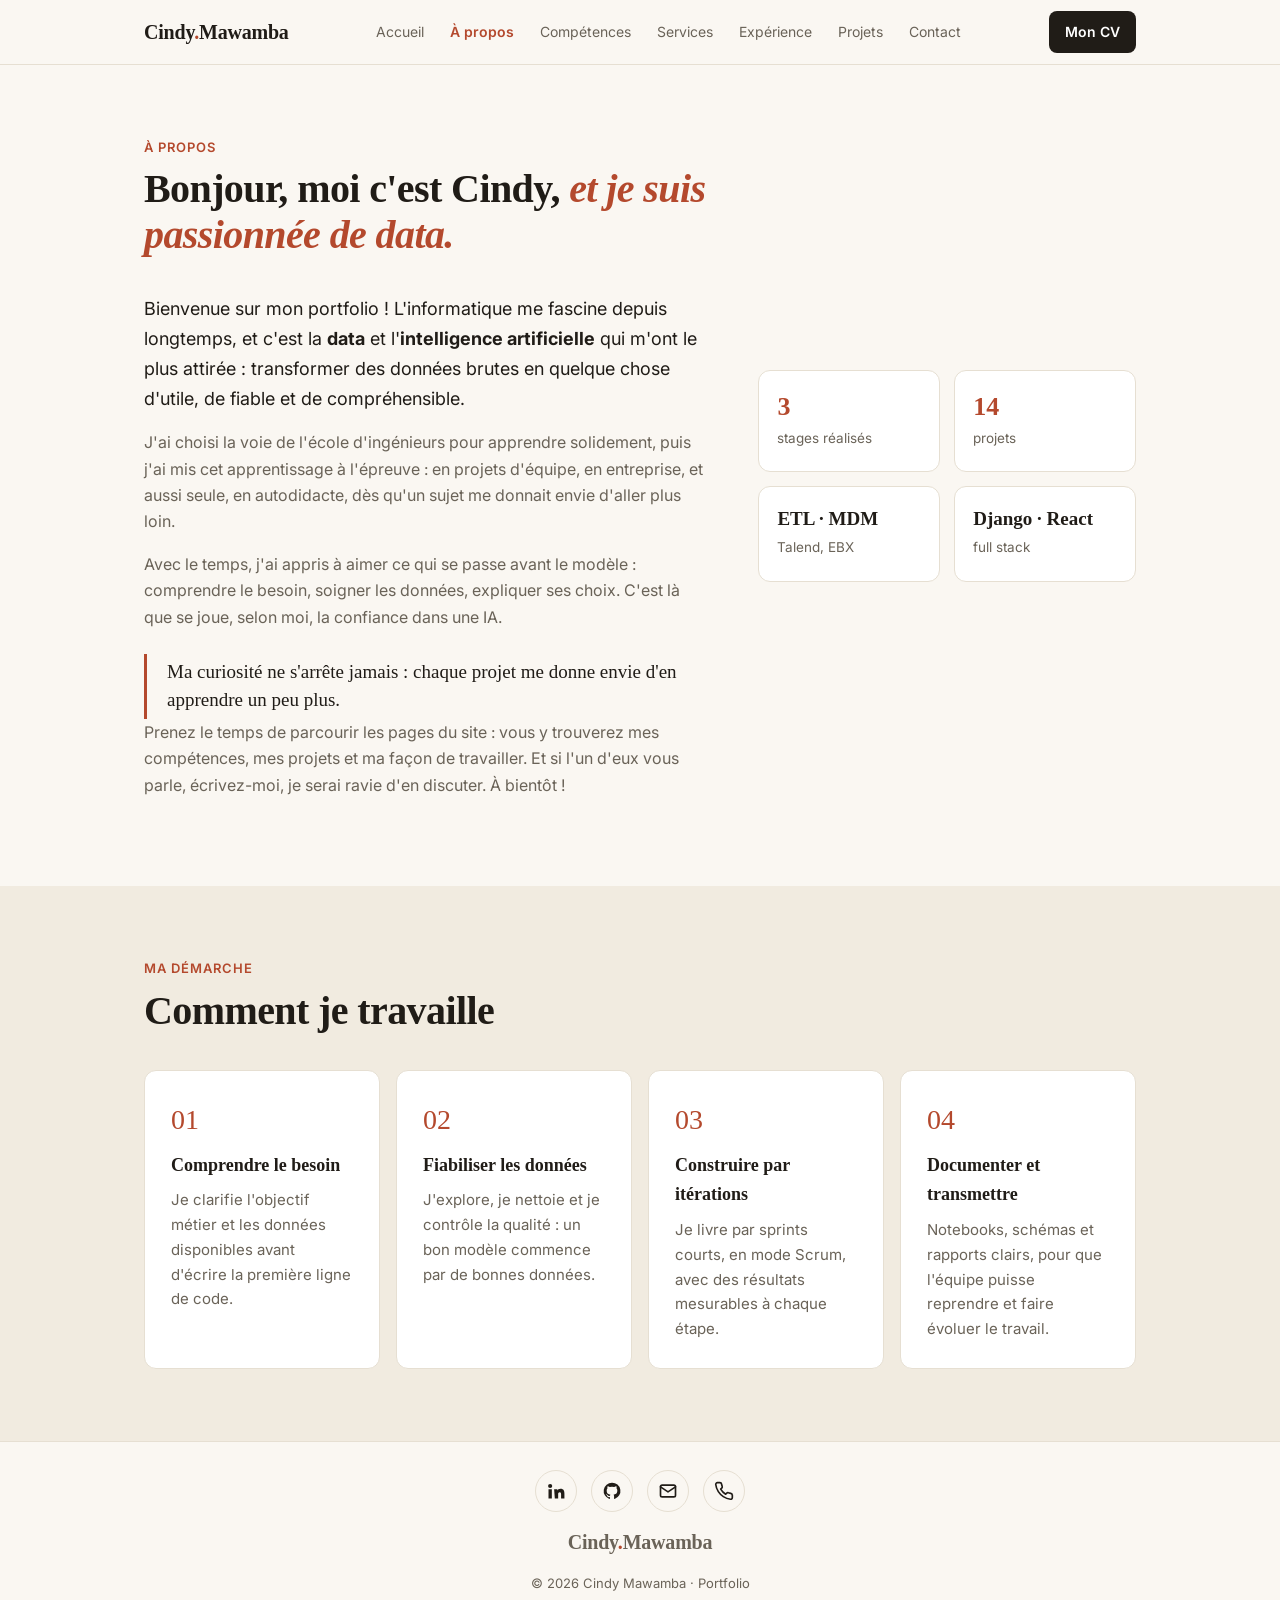
==== commit bc5daed8: "Titres en Times New Roman Co-Authored-By: Claude Sonnet 5.5 <noreply@anthropic.com> Claude-Session: " ====
--- a/a-propos.html
+++ b/a-propos.html
@@ -7,7 +7,7 @@
 <meta name="description" content="Portfolio de Cindy Mawamba, élève ingénieure en Data Science & IA (CESI) : pipelines ETL, MDM, deep learning, IA responsable et développement full-stack.">
 <link rel="preconnect" href="https://fonts.googleapis.com">
 <link rel="preconnect" href="https://fonts.gstatic.com" crossorigin>
-<link href="https://fonts.googleapis.com/css2?family=Fraunces:ital,opsz,wght@0,9..144,500;0,9..144,600;1,9..144,500&family=Inter:wght@400;500;600;700&family=Poppins:wght@600;700;800&family=JetBrains+Mono:wght@400;500&display=swap" rel="stylesheet">
+<link href="https://fonts.googleapis.com/css2?family=Inter:wght@400;500;600;700&family=Poppins:wght@600;700;800&family=JetBrains+Mono:wght@400;500&display=swap" rel="stylesheet">
 <style>
 :root{
   --bg:#faf7f2; --bg2:#f1ebe0; --card:#ffffff; --line:#e6dfd2;
@@ -21,7 +21,7 @@
 .wrap{max-width:1040px;margin:0 auto;padding:0 24px}
 nav{position:sticky;top:0;z-index:20;background:rgba(250,247,242,.92);backdrop-filter:blur(8px);border-bottom:1px solid var(--line)}
 nav .wrap{display:flex;align-items:center;justify-content:space-between;height:64px}
-.logo{font-family:'Fraunces',Georgia,serif;font-weight:600;font-size:20px;letter-spacing:-.01em}
+.logo{font-family:'Times New Roman',Times,serif;font-weight:600;font-size:20px;letter-spacing:-.01em}
 .logo span{color:var(--accent)}
 nav ul{display:flex;gap:26px;list-style:none;font-size:14px;color:var(--muted)}
 nav ul a:hover{color:var(--accent)}
@@ -33,7 +33,7 @@
 @media(max-width:820px){.hero-grid{grid-template-columns:1fr;gap:28px}.hero-photo{order:-1}.hero-photo img{width:190px;border-radius:50%;aspect-ratio:1/1;object-position:50% 20%}}
 
 .tag{display:inline-block;font-size:13px;font-weight:600;letter-spacing:.08em;text-transform:uppercase;color:var(--accent);margin-bottom:22px}
-h1{font-family:'Fraunces',Georgia,serif;font-size:clamp(38px,7vw,66px);line-height:1.08;letter-spacing:-.02em;font-weight:600}
+h1{font-family:'Times New Roman',Times,serif;font-size:clamp(38px,7vw,66px);line-height:1.08;letter-spacing:-.02em;font-weight:600}
 h1 em{font-style:italic;color:var(--accent)}
 .lead{max-width:620px;margin-top:24px;font-size:19px;color:var(--muted)}
 .cta{display:flex;flex-wrap:wrap;gap:12px;margin-top:36px}
@@ -46,19 +46,19 @@
 .stat{padding:22px 20px;border-right:1px solid var(--line)}
 .stat:last-child{border-right:0}
 .stats-exp{margin-top:0;margin-bottom:44px}
-.stat b{display:block;font-family:'Fraunces',Georgia,serif;font-size:32px;font-weight:600;color:var(--text)}
+.stat b{display:block;font-family:'Times New Roman',Times,serif;font-size:32px;font-weight:600;color:var(--text)}
 .stat span{font-size:14px;color:var(--muted)}
 section{padding:72px 0}
 section.alt{background:var(--bg2)}
 .eyebrow{font-size:13px;font-weight:600;letter-spacing:.08em;text-transform:uppercase;color:var(--accent);margin-bottom:8px}
-h2{font-family:'Fraunces',Georgia,serif;font-size:clamp(28px,4vw,40px);letter-spacing:-.015em;line-height:1.15;font-weight:600;margin-bottom:36px}
+h2{font-family:'Times New Roman',Times,serif;font-size:clamp(28px,4vw,40px);letter-spacing:-.015em;line-height:1.15;font-weight:600;margin-bottom:36px}
 .about{display:grid;grid-template-columns:1.5fr 1fr;gap:48px;align-items:center}
 .about h2 em{font-style:italic;color:var(--accent)}
 .about-lead{font-size:18px;color:var(--text)!important}
-.about-quote{margin-top:24px;padding:4px 0 4px 20px;border-left:3px solid var(--accent);font-family:'Fraunces',Georgia,serif;font-size:19px;line-height:1.5;color:var(--text)}
+.about-quote{margin-top:24px;padding:4px 0 4px 20px;border-left:3px solid var(--accent);font-family:'Times New Roman',Times,serif;font-size:19px;line-height:1.5;color:var(--text)}
 .about-tiles{display:grid;grid-template-columns:1fr 1fr;gap:14px}
 .atile{background:var(--card);border:1px solid var(--line);border-radius:var(--radius);padding:22px 18px;display:flex;flex-direction:column;gap:6px}
-.atile b{font-family:'Fraunces',Georgia,serif;font-size:26px;line-height:1.1;color:var(--accent);font-weight:600}
+.atile b{font-family:'Times New Roman',Times,serif;font-size:26px;line-height:1.1;color:var(--accent);font-weight:600}
 .atile:nth-child(n+3) b{font-size:19px;color:var(--text)}
 .atile span{font-size:13.5px;color:var(--muted)}
 @media(max-width:800px){.about{grid-template-columns:1fr;gap:28px}}
@@ -72,18 +72,18 @@
 .services{display:grid;grid-template-columns:repeat(auto-fit,minmax(290px,1fr));gap:16px}
 .service{background:var(--card);border:1px solid var(--line);border-radius:var(--radius);padding:26px}
 .service .ico{display:inline-block;font-size:12px;font-weight:700;letter-spacing:.06em;text-transform:uppercase;color:var(--accent);background:var(--accent-soft);padding:4px 10px;border-radius:6px;margin-bottom:14px}
-.service h3{font-family:'Fraunces',Georgia,serif;font-size:19px;font-weight:600;margin-bottom:8px}
+.service h3{font-family:'Times New Roman',Times,serif;font-size:19px;font-weight:600;margin-bottom:8px}
 .service p{color:var(--muted);font-size:15px}
 .skills{display:grid;grid-template-columns:repeat(auto-fit,minmax(240px,1fr));gap:16px}
 .skill{background:var(--card);border:1px solid var(--line);border-radius:var(--radius);padding:24px}
-.skill h3{font-family:'Fraunces',Georgia,serif;font-size:17px;font-weight:600;margin-bottom:14px}
+.skill h3{font-family:'Times New Roman',Times,serif;font-size:17px;font-weight:600;margin-bottom:14px}
 .chips{display:flex;flex-wrap:wrap;gap:8px}
 .chip{font-size:12.5px;font-weight:500;padding:4px 10px;border-radius:6px;background:var(--bg2);border:1px solid var(--line);color:#4a443b}
 .timeline{border-left:2px solid var(--line);padding-left:28px;display:grid;gap:40px}
 .item{position:relative}
 .item::before{content:"";position:absolute;left:-36px;top:8px;width:12px;height:12px;border-radius:50%;background:var(--accent);box-shadow:0 0 0 5px var(--bg)}
 section.alt .item::before{box-shadow:0 0 0 5px var(--bg2)}
-.item h3{font-family:'Fraunces',Georgia,serif;font-size:21px;font-weight:600}
+.item h3{font-family:'Times New Roman',Times,serif;font-size:21px;font-weight:600}
 .item .meta{font-size:14px;font-weight:500;color:var(--accent);margin:4px 0 14px}
 .item .ctx{color:var(--muted);margin-bottom:16px;font-size:15px}
 .item ul{padding-left:18px;color:var(--muted);font-size:15px}
@@ -95,14 +95,14 @@
 .impact{background:var(--accent-soft);border-radius:10px;padding:16px 18px;align-self:start}
 .impact ul{list-style:none;padding:0}
 .impact li{color:var(--text);margin-bottom:8px}
-.impact li b{color:var(--accent);font-family:'Fraunces',Georgia,serif;font-size:19px}
-.sub-title{font-family:"Fraunces",serif;font-size:1.5rem;margin:40px 0 20px;color:var(--text)}
+.impact li b{color:var(--accent);font-family:'Times New Roman',Times,serif;font-size:19px}
+.sub-title{font-family:'Times New Roman',Times,serif;font-size:1.5rem;margin:40px 0 20px;color:var(--text)}
 .sub-title span{font-family:"Inter",sans-serif;font-size:.7rem;font-weight:600;letter-spacing:.08em;text-transform:uppercase;color:var(--accent);margin-left:10px;border:1px solid var(--accent);border-radius:99px;padding:3px 10px;vertical-align:middle}
 .projects{display:grid;grid-template-columns:repeat(auto-fit,minmax(310px,1fr));gap:20px}
 .proj{background:var(--card);border:1px solid var(--line);border-radius:var(--radius);padding:28px;display:flex;flex-direction:column;transition:.2s}
 .proj:hover{border-color:var(--accent);box-shadow:0 8px 24px rgba(32,28,23,.07)}
 .proj .kind{font-size:12px;font-weight:600;color:var(--accent);text-transform:uppercase;letter-spacing:.07em}
-.proj h3{font-family:'Fraunces',Georgia,serif;font-size:22px;font-weight:600;margin:8px 0 10px;line-height:1.2}
+.proj h3{font-family:'Times New Roman',Times,serif;font-size:22px;font-weight:600;margin:8px 0 10px;line-height:1.2}
 .proj p{color:var(--muted);font-size:15px;margin-bottom:14px}
 .proj ul{padding-left:18px;color:var(--muted);font-size:14.5px;margin-bottom:16px;flex:1}
 .proj li{margin-bottom:6px}
@@ -115,7 +115,7 @@
 .proj.featured h3{font-size:26px}
 .metrics{display:grid;grid-template-columns:repeat(auto-fit,minmax(190px,1fr));gap:12px;margin:6px 0 22px}
 .metrics div{background:var(--accent-soft);border-radius:10px;padding:14px 16px}
-.metrics b{display:block;font-family:'Fraunces',Georgia,serif;font-size:26px;font-weight:600;color:var(--accent);line-height:1.25}
+.metrics b{display:block;font-family:'Times New Roman',Times,serif;font-size:26px;font-weight:600;color:var(--accent);line-height:1.25}
 .metrics span{font-size:13px;color:#5b4036;line-height:1.4;display:block;margin-top:2px}
 .proj .note{font-size:13.5px;color:var(--muted);border-left:3px solid var(--line);padding-left:12px;margin-bottom:16px}
 .shots-title{margin-top:20px}
@@ -175,12 +175,12 @@
 }
 .steps{display:grid;grid-template-columns:repeat(auto-fit,minmax(220px,1fr));gap:16px;counter-reset:s}
 .step{background:var(--card);border:1px solid var(--line);border-radius:var(--radius);padding:26px;counter-increment:s}
-.step::before{content:"0" counter(s);font-family:'Fraunces',Georgia,serif;font-size:28px;color:var(--accent)}
-.step h3{font-family:'Fraunces',Georgia,serif;font-size:18px;font-weight:600;margin:8px 0}
+.step::before{content:"0" counter(s);font-family:'Times New Roman',Times,serif;font-size:28px;color:var(--accent)}
+.step h3{font-family:'Times New Roman',Times,serif;font-size:18px;font-weight:600;margin:8px 0}
 .step p{color:var(--muted);font-size:15px}
 
 .short-board{background:#fff;border:1px solid var(--line);border-radius:var(--radius);padding:34px 28px 30px;margin-bottom:28px}
-.sb-title{font-family:'Fraunces',Georgia,serif;font-size:clamp(24px,3.4vw,34px);font-weight:700;text-align:center;margin-bottom:30px}
+.sb-title{font-family:'Times New Roman',Times,serif;font-size:clamp(24px,3.4vw,34px);font-weight:700;text-align:center;margin-bottom:30px}
 .sb-title em{font-style:normal;color:#2d8fd5}
 .short-grid{display:grid;grid-template-columns:repeat(4,1fr);gap:0}
 .sh{display:flex;flex-direction:column;align-items:center;text-align:center;padding:22px 14px;gap:8px}
@@ -188,7 +188,7 @@
 .sh-ic{height:86px;display:flex;align-items:center;justify-content:center}
 .sh-ic img,.sh-ic svg{max-height:86px;max-width:110px;width:auto;height:86px;object-fit:contain}
 .sh-lab{font-size:13px;font-weight:800;letter-spacing:.06em;text-transform:uppercase;color:var(--accent)}
-.sh b{font-family:'Fraunces',Georgia,serif;font-size:17px;line-height:1.25}
+.sh b{font-family:'Times New Roman',Times,serif;font-size:17px;line-height:1.25}
 .sh span{font-size:13.5px;color:var(--muted)}
 @media(max-width:900px){.short-grid{grid-template-columns:repeat(2,1fr)}.sh:nth-child(n+3){border-top:1px solid var(--line)}.sh:nth-child(n+5){border-top:1px solid var(--line)}}
 .foot{display:flex;flex-direction:column;align-items:center;gap:14px}
@@ -212,10 +212,10 @@
 .tp b{font-size:14px;font-weight:600}
 .etl-flow{display:grid;grid-template-columns:1fr auto 1fr auto 1fr auto 1fr;gap:10px;align-items:stretch}
 .etl-step{background:var(--card);border:1px solid var(--line);border-radius:var(--radius);padding:24px 20px;position:relative;display:flex;flex-direction:column;gap:6px}
-.etl-n{position:absolute;top:14px;right:16px;font-family:'Fraunces',Georgia,serif;font-size:30px;color:var(--line);font-weight:700}
+.etl-n{position:absolute;top:14px;right:16px;font-family:'Times New Roman',Times,serif;font-size:30px;color:var(--line);font-weight:700}
 .etl-ic svg{width:44px;height:44px}
 .etl-en{font-size:11px;font-weight:700;letter-spacing:.1em;text-transform:uppercase;color:var(--accent);margin-top:8px}
-.etl-step b{font-family:'Fraunces',Georgia,serif;font-size:22px}
+.etl-step b{font-family:'Times New Roman',Times,serif;font-size:22px}
 .etl-step p{font-size:14.5px;color:var(--text)}
 .etl-step span{font-size:13px;color:var(--muted);margin-top:auto;padding-top:8px;border-top:1px dashed var(--line)}
 .etl-arrow{display:flex;align-items:center;font-size:26px;color:var(--accent)}
@@ -232,7 +232,7 @@
 @media(max-width:900px){.etl-flow{grid-template-columns:1fr!important}.etl-arrow{padding-top:0!important;justify-content:center;transform:rotate(90deg);height:30px}}
 #etl h2 em{font-style:italic;color:var(--accent)}
 @media(max-width:900px){.etl-flow{grid-template-columns:1fr}.etl-arrow{justify-content:center;transform:rotate(90deg);height:20px}}
-.hero-role{font-family:'Fraunces',Georgia,serif;font-size:clamp(20px,2.6vw,28px);color:var(--accent);font-style:italic;margin:-4px 0 18px}
+.hero-role{font-family:'Times New Roman',Times,serif;font-size:clamp(20px,2.6vw,28px);color:var(--accent);font-style:italic;margin:-4px 0 18px}
 .services{grid-template-columns:1fr!important;gap:14px!important;max-width:900px}
 .service{display:flex;gap:22px;align-items:flex-start}
 .service .ico{flex:0 0 auto;min-width:56px;text-align:center;margin:2px 0 0}
@@ -243,22 +243,22 @@
 @media(max-width:600px){.service{flex-direction:column;gap:10px}}
 .exp-intro{max-width:820px;color:var(--muted);margin:-14px 0 30px;font-size:17px}
 .tool-board{margin-top:8px}
-.tool-title{font-family:'Fraunces',Georgia,serif;font-size:24px;font-weight:700;margin-bottom:20px}
+.tool-title{font-family:'Times New Roman',Times,serif;font-size:24px;font-weight:700;margin-bottom:20px}
 .tool-grid{display:grid;grid-template-columns:repeat(4,1fr);gap:16px}
 .tl{background:var(--card);border:1px solid var(--line);border-radius:var(--radius);padding:22px 20px;display:flex;flex-direction:column;gap:6px}
 .tl-ic{height:64px;display:flex;align-items:center;margin-bottom:8px}
 .tl-ic img,.tl-ic svg{max-height:64px;max-width:110px;width:auto;object-fit:contain}
 .tl-ic svg{height:56px}
 .tl-lab{font-size:11px;font-weight:700;letter-spacing:.1em;text-transform:uppercase;color:var(--accent)}
-.tl b{font-family:'Fraunces',Georgia,serif;font-size:19px;line-height:1.25}
+.tl b{font-family:'Times New Roman',Times,serif;font-size:19px;line-height:1.25}
 .tl span{font-size:14px;color:var(--muted)}
 @media(max-width:900px){.tool-grid{grid-template-columns:repeat(2,1fr)}}
 .logo-board{background:#fff;border:1px solid var(--line);border-radius:var(--radius);padding:32px 28px;margin-bottom:28px}
-.lb-title{font-family:'Fraunces',Georgia,serif;font-size:clamp(22px,3vw,30px);font-weight:700;text-align:center;margin-bottom:26px;letter-spacing:.01em}
+.lb-title{font-family:'Times New Roman',Times,serif;font-size:clamp(22px,3vw,30px);font-weight:700;text-align:center;margin-bottom:26px;letter-spacing:.01em}
 .lb-title em{font-style:normal;color:var(--accent)}
 .logo-grid{display:flex;flex-wrap:wrap;justify-content:center;gap:26px 10px}
 .lg{width:calc(25% - 10px)}
-.lb-title2{font-family:'Fraunces',Georgia,serif;font-size:22px;font-weight:700;text-align:center;margin-bottom:22px}
+.lb-title2{font-family:'Times New Roman',Times,serif;font-size:22px;font-weight:700;text-align:center;margin-bottom:22px}
 .lg{display:flex;flex-direction:column;align-items:center;gap:10px;text-align:center}
 .lg-img{height:84px;width:100%;display:flex;align-items:center;justify-content:center}
 .lg-img svg{height:70px;width:auto;max-width:120px}
@@ -268,17 +268,17 @@
 .brief{display:grid;grid-template-columns:repeat(4,1fr);gap:16px;margin-top:8px}
 .brief .tile{background:var(--card);border:1px solid var(--line);border-radius:var(--radius);padding:22px 20px}
 .brief .tile small{display:block;font-size:11px;font-weight:700;letter-spacing:.1em;text-transform:uppercase;color:var(--accent);margin-bottom:6px}
-.brief .tile b{display:block;font-family:'Fraunces',Georgia,serif;font-size:20px;line-height:1.25;margin-bottom:8px}
+.brief .tile b{display:block;font-family:'Times New Roman',Times,serif;font-size:20px;line-height:1.25;margin-bottom:8px}
 .brief .tile span{font-size:14px;color:var(--muted)}
 @media(max-width:900px){.brief{grid-template-columns:repeat(2,1fr)}}
 .contact-cards{display:grid;grid-template-columns:repeat(3,1fr);gap:16px;margin:36px auto 28px;max-width:900px;text-align:center}
 .contact-cards .cc{background:var(--card);border:1px solid var(--line);border-radius:var(--radius);padding:22px 16px}
 .contact-cards .cc small{display:block;font-size:11px;font-weight:700;letter-spacing:.1em;text-transform:uppercase;color:var(--accent);margin-bottom:6px}
-.contact-cards .cc b{display:block;font-family:'Fraunces',Georgia,serif;font-size:18px;word-break:break-word}
+.contact-cards .cc b{display:block;font-family:'Times New Roman',Times,serif;font-size:18px;word-break:break-word}
 .contact-cards .cc span{display:block;font-size:14px;color:var(--muted);margin-top:6px}
 .contact-cards a{color:inherit}
 .cform{max-width:900px;margin:0 auto 28px;background:var(--card);border:1px solid var(--line);border-radius:var(--radius);padding:30px;text-align:left}
-.cform h3{font-family:'Fraunces',Georgia,serif;font-size:22px;margin-bottom:16px}
+.cform h3{font-family:'Times New Roman',Times,serif;font-size:22px;margin-bottom:16px}
 .cform input,.cform textarea{width:100%;font:inherit;padding:13px 14px;margin-bottom:12px;border:1px solid var(--line);border-radius:8px;background:var(--bg);color:var(--text)}
 .cform input:focus,.cform textarea:focus{outline:2px solid var(--accent);outline-offset:1px}
 .cform textarea{min-height:130px;resize:vertical}
@@ -354,7 +354,7 @@
     <div class="foot-social">
       <a href="https://www.linkedin.com/in/cindy-mawamba" target="_blank" rel="noopener" aria-label="LinkedIn"><svg viewBox="0 0 24 24" fill="currentColor"><path d="M4.98 3.5a2.5 2.5 0 1 1 0 5 2.5 2.5 0 0 1 0-5zM3 9.75h4V21H3zM9.75 9.75h3.8v1.6h.06c.53-1 1.82-2.05 3.75-2.05 4 0 4.74 2.64 4.74 6.07V21h-4v-4.9c0-1.17-.02-2.67-1.63-2.67-1.63 0-1.88 1.27-1.88 2.59V21h-4z"/></svg></a>
       <a href="https://github.com/cindyelfrid" target="_blank" rel="noopener" aria-label="GitHub"><svg viewBox="0 0 24 24" fill="currentColor"><path d="M12 2a10 10 0 0 0-3.16 19.49c.5.09.68-.22.68-.48v-1.7c-2.78.6-3.37-1.34-3.37-1.34-.45-1.15-1.11-1.46-1.11-1.46-.9-.62.07-.6.07-.6 1 .07 1.53 1.03 1.53 1.03.89 1.52 2.34 1.08 2.9.83.09-.65.35-1.08.63-1.33-2.22-.25-4.55-1.11-4.55-4.94 0-1.09.39-1.98 1.03-2.68-.1-.25-.45-1.27.1-2.64 0 0 .84-.27 2.75 1.02a9.5 9.5 0 0 1 5 0c1.91-1.29 2.75-1.02 2.75-1.02.55 1.37.2 2.39.1 2.64.64.7 1.03 1.59 1.03 2.68 0 3.84-2.34 4.69-4.57 4.94.36.31.68.92.68 1.85v2.75c0 .27.18.58.69.48A10 10 0 0 0 12 2z"/></svg></a>
-      <a href="mailto:mawambacindy@gmail.com" aria-label="E-mail"><svg viewBox="0 0 24 24" fill="none" stroke="currentColor" stroke-width="2" stroke-linecap="round" stroke-linejoin="round"><rect x="3" y="5" width="18" height="14" rx="2"/><path d="M3 7l9 6 9-6"/></svg></a>
+      <a href="mailto:cindyelfrid.mawambamadage@viacesi.fr" aria-label="E-mail"><svg viewBox="0 0 24 24" fill="none" stroke="currentColor" stroke-width="2" stroke-linecap="round" stroke-linejoin="round"><rect x="3" y="5" width="18" height="14" rx="2"/><path d="M3 7l9 6 9-6"/></svg></a>
       <a href="tel:+33752075528" aria-label="Téléphone"><svg viewBox="0 0 24 24" fill="none" stroke="currentColor" stroke-width="2" stroke-linecap="round" stroke-linejoin="round"><path d="M22 16.9v3a2 2 0 0 1-2.2 2 19.8 19.8 0 0 1-8.6-3.1 19.5 19.5 0 0 1-6-6A19.8 19.8 0 0 1 2.1 4.2 2 2 0 0 1 4.1 2h3a2 2 0 0 1 2 1.7c.1.9.4 1.8.7 2.7a2 2 0 0 1-.5 2.1L8 9.800a16 16 0 0 0 6 6l1.300-1.300a2 2 0 0 1 2.100-.4c.9.3 1.800.6 2.700.7a2 2 0 0 1 1.700 2z"/></svg></a>
     </div>
     <a href="index.html" class="logo">Cindy<span>.</span>Mawamba</a>
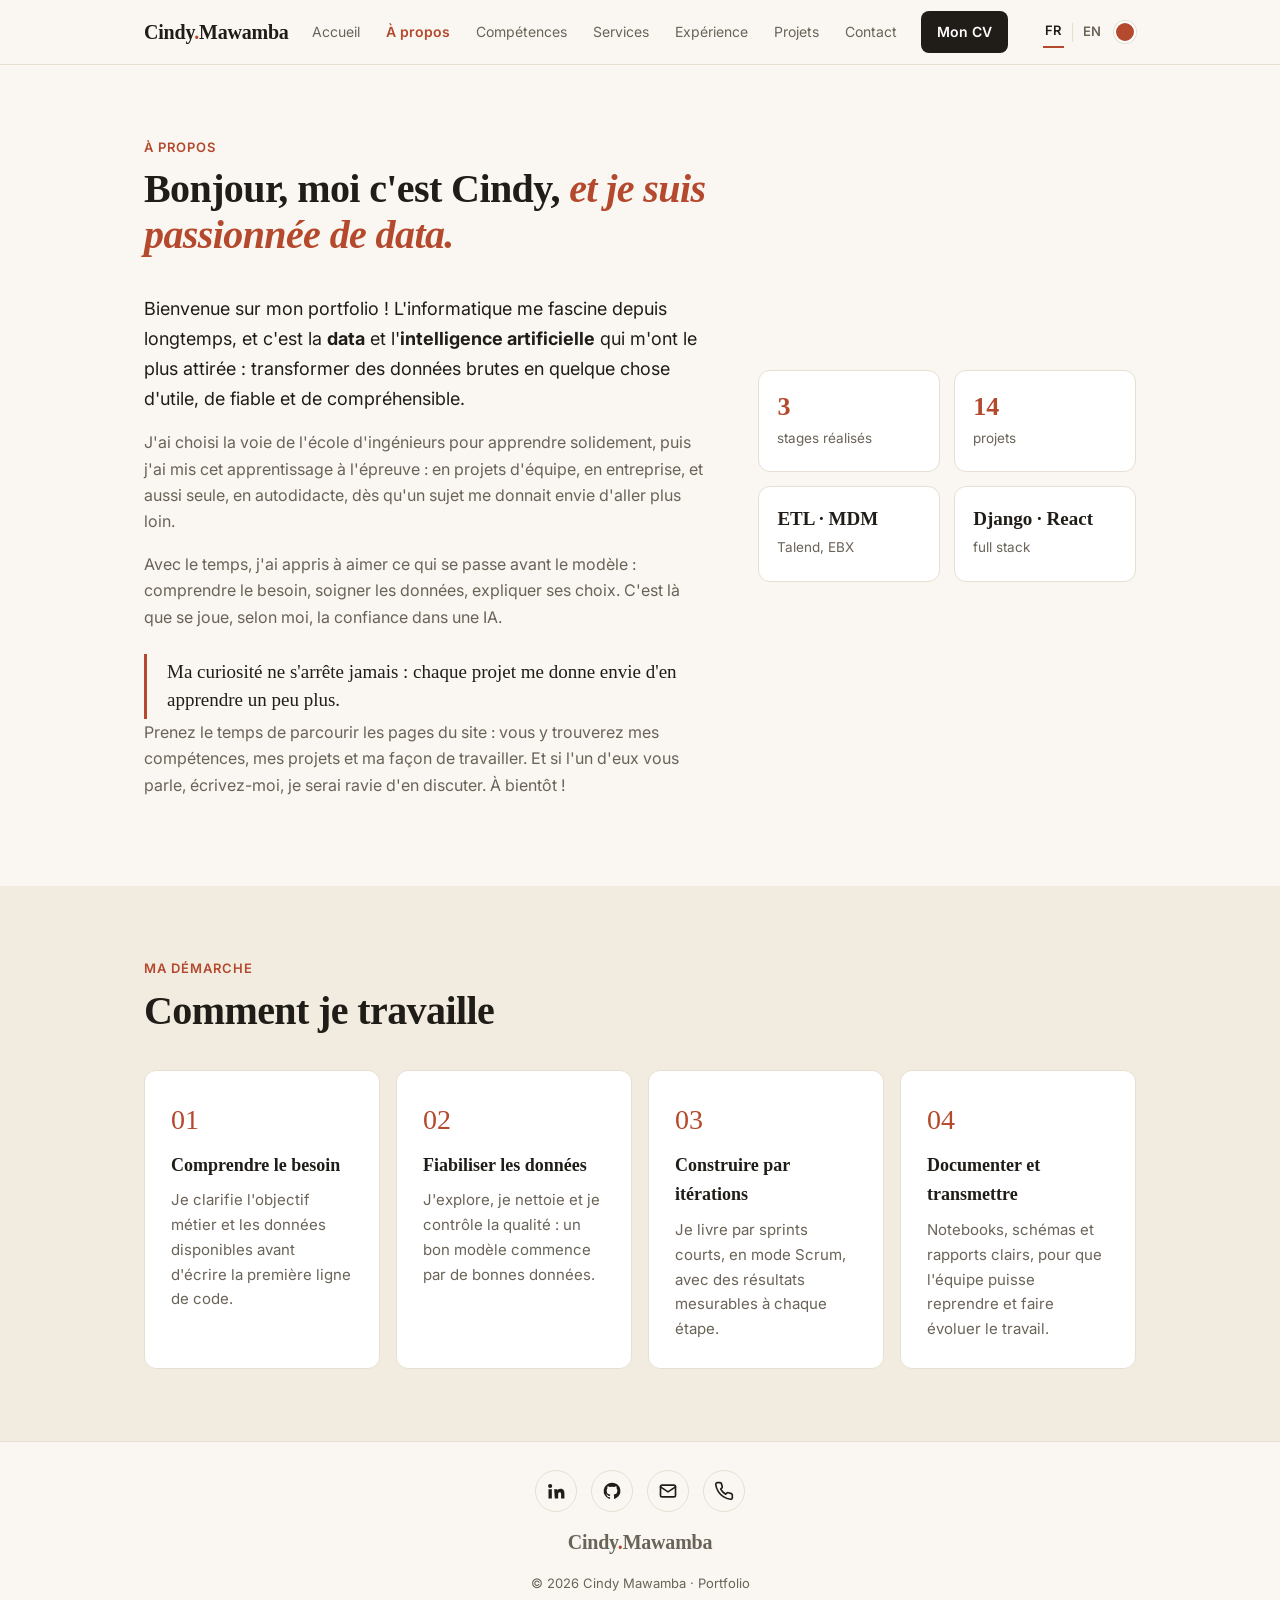
==== commit e3f9a737: "Site bilingue FR/EN et sélecteur de couleur d'accent Co-Authored-By: Claude Sonnet 5.5 <noreply@anth" ====
--- a/a-propos.html
+++ b/a-propos.html
@@ -11,7 +11,7 @@
 <style>
 :root{
   --bg:#faf7f2; --bg2:#f1ebe0; --card:#ffffff; --line:#e6dfd2;
-  --text:#201c17; --muted:#6a6358; --accent:#b4492d; --accent-soft:#f6e6df;
+  --text:#201c17; --muted:#6a6358; --accent:#b4492d; --accent-soft:#f6e6df; --accent-dark:#98391f; --accent-deep:#7d2f19;
   --radius:12px;
 }
 *{box-sizing:border-box;margin:0;padding:0}
@@ -39,7 +39,7 @@
 .cta{display:flex;flex-wrap:wrap;gap:12px;margin-top:36px}
 .btn{display:inline-flex;align-items:center;gap:8px;padding:13px 22px;border-radius:8px;font-weight:600;font-size:15px;transition:.2s}
 .btn.primary{background:var(--accent);color:#fff}
-.btn.primary:hover{background:#98391f}
+.btn.primary:hover{background:var(--accent-dark)}
 .btn.ghost{border:1px solid var(--text);color:var(--text)}
 .btn.ghost:hover{background:var(--text);color:#fff}
 .stats{display:grid;grid-template-columns:repeat(3,1fr);gap:0;margin-top:64px;border-top:1px solid var(--line);border-bottom:1px solid var(--line)}
@@ -107,7 +107,7 @@
 .proj ul{padding-left:18px;color:var(--muted);font-size:14.5px;margin-bottom:16px;flex:1}
 .proj li{margin-bottom:6px}
 .proj li strong{color:var(--text);font-weight:600}
-.proj .result{font-size:14px;font-weight:500;margin-bottom:16px;padding:10px 12px;background:var(--accent-soft);border-radius:8px;color:#7d2f19}
+.proj .result{font-size:14px;font-weight:500;margin-bottom:16px;padding:10px 12px;background:var(--accent-soft);border-radius:8px;color:var(--accent-deep)}
 .proj.featured{grid-column:1/-1;padding:32px}
 .projects{display:block;column-width:310px;column-gap:20px}
 .projects .proj{break-inside:avoid;-webkit-column-break-inside:avoid;margin-bottom:20px;display:flex}
@@ -306,6 +306,7 @@
 nav ul a.active{color:var(--accent);font-weight:600}
 @media(max-width:900px){nav .wrap{height:auto;flex-wrap:wrap;padding-top:10px;padding-bottom:4px;row-gap:4px}nav ul{display:flex!important;order:3;width:100%;overflow-x:auto;gap:20px;padding:8px 0 10px;white-space:nowrap}.navcta{padding:7px 12px}}
 </style>
+<script src="i18n.js"></script>
 </head>
 <body>
 <nav>
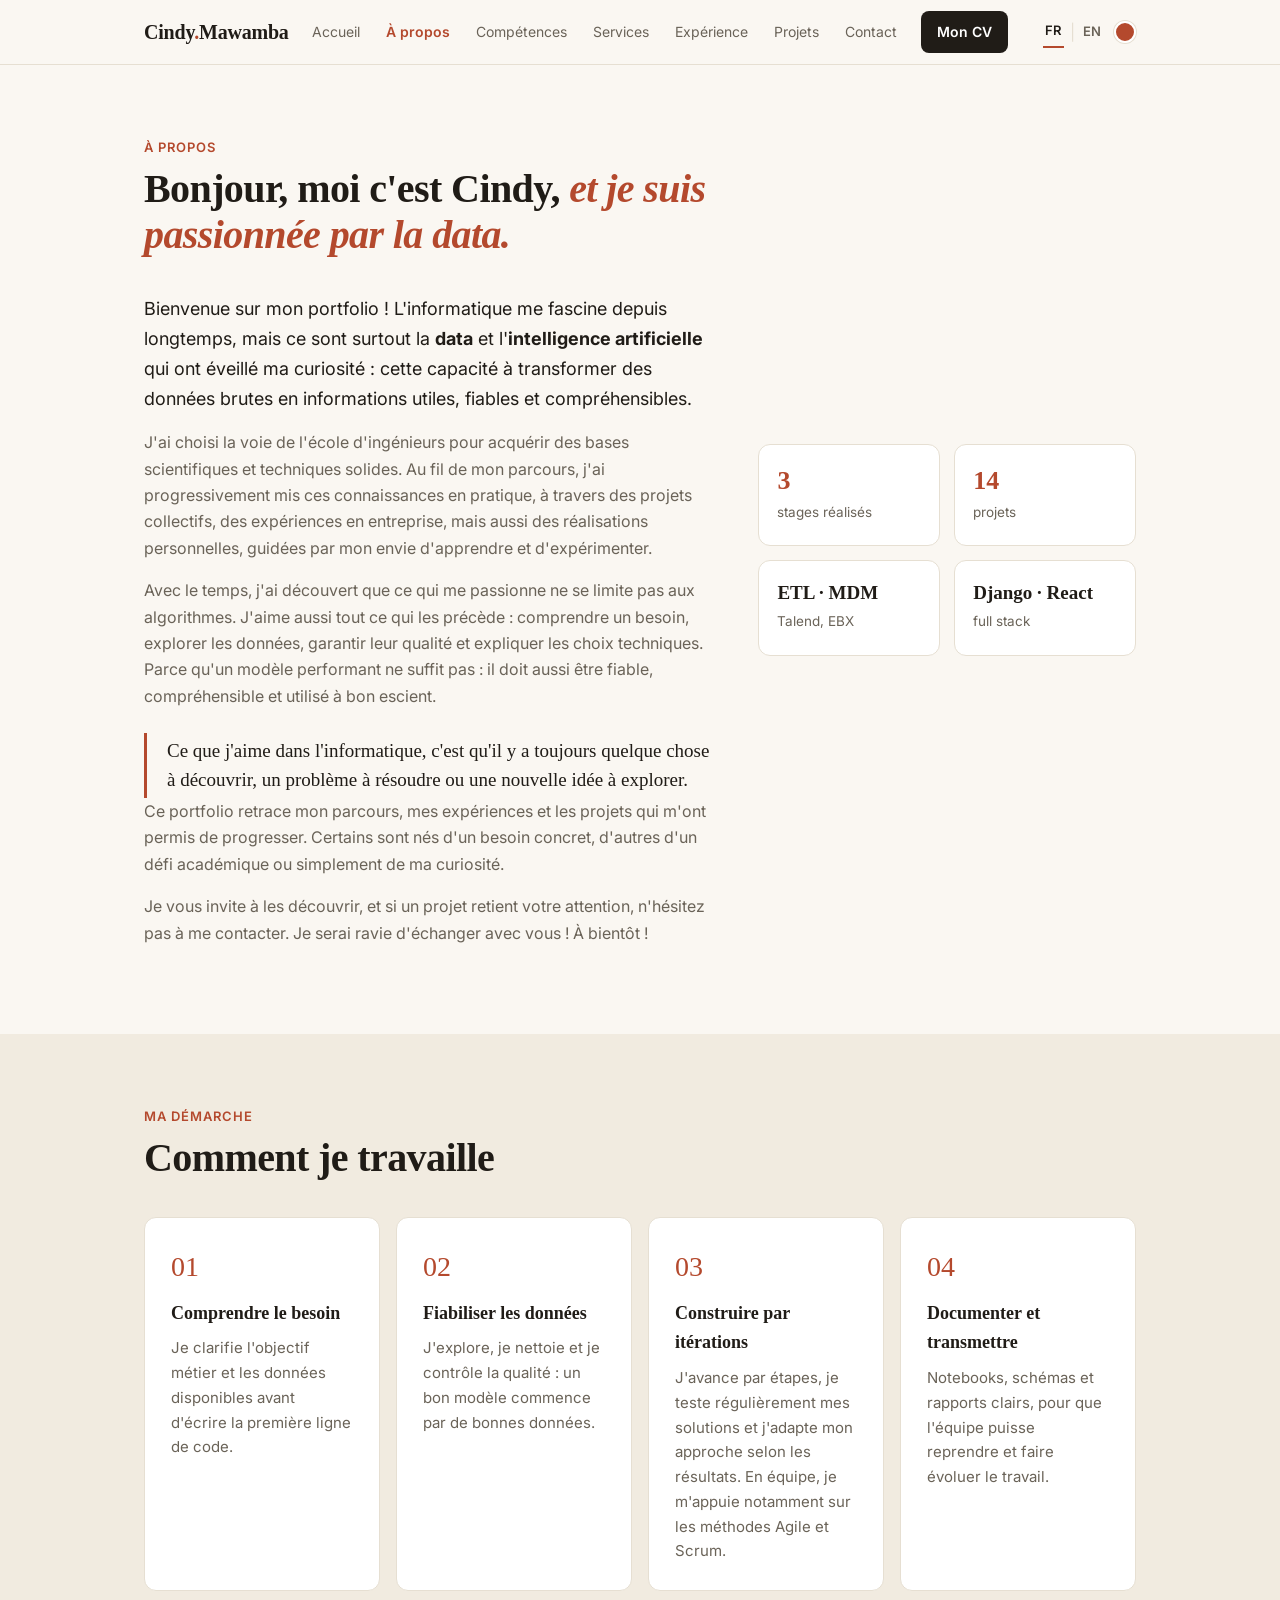
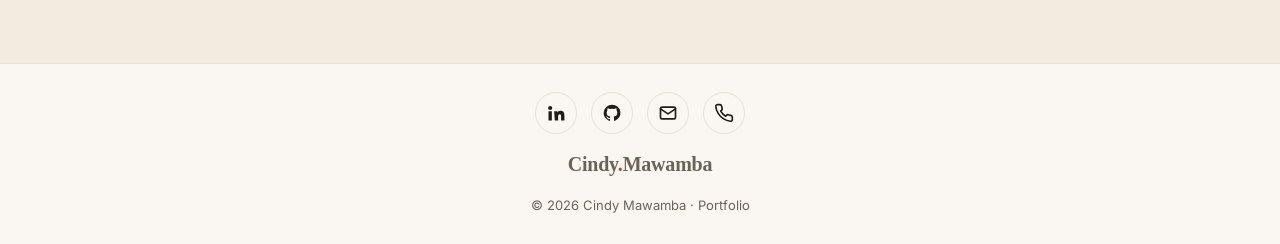
==== commit 6b616282: "À propos : texte affiné, démarche plus polyvalente (FR/EN) Co-Authored-By: Claude Sonnet 5.5 <norepl" ====
--- a/a-propos.html
+++ b/a-propos.html
@@ -306,6 +306,7 @@
 nav ul a.active{color:var(--accent);font-weight:600}
 @media(max-width:900px){nav .wrap{height:auto;flex-wrap:wrap;padding-top:10px;padding-bottom:4px;row-gap:4px}nav ul{display:flex!important;order:3;width:100%;overflow-x:auto;gap:20px;padding:8px 0 10px;white-space:nowrap}.navcta{padding:7px 12px}}
 </style>
+<link rel="stylesheet" href="responsive.css">
 <script src="i18n.js"></script>
 </head>
 <body>
@@ -321,12 +322,13 @@
   <div class="wrap about reveal">
     <div class="about-main">
       <div class="eyebrow">à propos</div>
-      <h2>Bonjour, moi c'est Cindy, <em>et je suis passionnée de data.</em></h2>
-      <p class="about-lead">Bienvenue sur mon portfolio ! L'informatique me fascine depuis longtemps, et c'est la <strong>data</strong> et l'<strong>intelligence artificielle</strong> qui m'ont le plus attirée : transformer des données brutes en quelque chose d'utile, de fiable et de compréhensible.</p>
-      <p>J'ai choisi la voie de l'école d'ingénieurs pour apprendre solidement, puis j'ai mis cet apprentissage à l'épreuve : en projets d'équipe, en entreprise, et aussi seule, en autodidacte, dès qu'un sujet me donnait envie d'aller plus loin.</p>
-      <p>Avec le temps, j'ai appris à aimer ce qui se passe avant le modèle : comprendre le besoin, soigner les données, expliquer ses choix. C'est là que se joue, selon moi, la confiance dans une IA.</p>
-      <blockquote class="about-quote">Ma curiosité ne s'arrête jamais : chaque projet me donne envie d'en apprendre un peu plus.</blockquote>
-      <p>Prenez le temps de parcourir les pages du site : vous y trouverez mes compétences, mes projets et ma façon de travailler. Et si l'un d'eux vous parle, écrivez-moi, je serai ravie d'en discuter. À bientôt !</p>
+      <h2>Bonjour, moi c'est Cindy, <em>et je suis passionnée par la data.</em></h2>
+      <p class="about-lead">Bienvenue sur mon portfolio ! L'informatique me fascine depuis longtemps, mais ce sont surtout la <strong>data</strong> et l'<strong>intelligence artificielle</strong> qui ont éveillé ma curiosité : cette capacité à transformer des données brutes en informations utiles, fiables et compréhensibles.</p>
+      <p>J'ai choisi la voie de l'école d'ingénieurs pour acquérir des bases scientifiques et techniques solides. Au fil de mon parcours, j'ai progressivement mis ces connaissances en pratique, à travers des projets collectifs, des expériences en entreprise, mais aussi des réalisations personnelles, guidées par mon envie d'apprendre et d'expérimenter.</p>
+      <p>Avec le temps, j'ai découvert que ce qui me passionne ne se limite pas aux algorithmes. J'aime aussi tout ce qui les précède : comprendre un besoin, explorer les données, garantir leur qualité et expliquer les choix techniques. Parce qu'un modèle performant ne suffit pas : il doit aussi être fiable, compréhensible et utilisé à bon escient.</p>
+      <blockquote class="about-quote">Ce que j'aime dans l'informatique, c'est qu'il y a toujours quelque chose à découvrir, un problème à résoudre ou une nouvelle idée à explorer.</blockquote>
+      <p>Ce portfolio retrace mon parcours, mes expériences et les projets qui m'ont permis de progresser. Certains sont nés d'un besoin concret, d'autres d'un défi académique ou simplement de ma curiosité.</p>
+      <p>Je vous invite à les découvrir, et si un projet retient votre attention, n'hésitez pas à me contacter. Je serai ravie d'échanger avec vous ! À bientôt !</p>
     </div>
     <div class="about-tiles">
       <div class="atile"><b>3</b><span>stages réalisés</span></div>
@@ -344,7 +346,7 @@
     <div class="steps">
       <div class="step"><h3>Comprendre le besoin</h3><p>Je clarifie l'objectif métier et les données disponibles avant d'écrire la première ligne de code.</p></div>
       <div class="step"><h3>Fiabiliser les données</h3><p>J'explore, je nettoie et je contrôle la qualité : un bon modèle commence par de bonnes données.</p></div>
-      <div class="step"><h3>Construire par itérations</h3><p>Je livre par sprints courts, en mode Scrum, avec des résultats mesurables à chaque étape.</p></div>
+      <div class="step"><h3>Construire par itérations</h3><p>J'avance par étapes, je teste régulièrement mes solutions et j'adapte mon approche selon les résultats. En équipe, je m'appuie notamment sur les méthodes Agile et Scrum.</p></div>
       <div class="step"><h3>Documenter et transmettre</h3><p>Notebooks, schémas et rapports clairs, pour que l'équipe puisse reprendre et faire évoluer le travail.</p></div>
     </div>
   </div>
--- a/responsive.css
+++ b/responsive.css
@@ -0,0 +1,26 @@
+/* Ajustements d'affichage : téléphone, tablette, Mac / Windows */
+html{-webkit-text-size-adjust:100%;text-size-adjust:100%}
+img,svg,video,canvas,iframe{max-width:100%}
+img,video{height:auto}
+body{overflow-x:hidden}
+h1,h2,h3,p,li,a,b,span{overflow-wrap:break-word}
+.hero-text,.hero-grid>*{min-width:0}
+@media(min-width:821px){.hero-grid{grid-template-columns:minmax(0,1fr) minmax(0,540px)!important}}
+@media(min-width:821px) and (max-width:1120px){.hero .hero-text .cta{flex-wrap:wrap!important}}
+@media(max-width:400px){.hero .hero-text .cta{flex-wrap:wrap!important}.hero .hero-text .cta .btn{font-size:13px!important;padding:10px 12px!important}}
+@media(max-width:480px){.short-grid{grid-template-columns:1fr!important}.tool-grid{grid-template-columns:1fr!important}.stats{grid-template-columns:1fr!important}}
+.btn{max-width:100%;white-space:normal;text-align:center}
+.cta{flex-wrap:wrap}
+@media(max-width:600px){.btn,.navcta,button,input,textarea,select{min-height:44px}nav ul a{display:inline-block;padding:6px 2px}}
+input,textarea,select{font-size:16px;max-width:100%}
+@media(min-width:1500px){.wrap{max-width:1200px}}
+@media(min-width:2000px){.wrap{max-width:1360px}}
+@media(max-width:480px){.sh{border-top:1px solid var(--line)}.sh:first-child{border-top:0}}
+@media(max-width:900px){nav ul{flex-wrap:wrap!important;overflow:visible!important;white-space:normal!important;gap:2px 18px!important;padding:6px 0 8px!important}}
+@media(max-width:600px){nav .wrap{gap:8px;column-gap:8px}nav .logo{font-size:19px;white-space:nowrap;flex:0 1 auto}nav .navcta{padding:7px 11px;font-size:13px;min-height:0;margin-left:auto}.ctl{margin-left:0!important}}
+.ctl button{min-height:0!important}
+.pal-b,.pal-m button{min-width:0}
+@media(max-width:600px){
+ .cc b,.cc b a{font-size:14.5px!important;overflow-wrap:anywhere;word-break:normal}
+ .cta .btn.primary,.btn.primary{font-size:13.5px;overflow-wrap:anywhere;width:auto;max-width:100%;padding-left:14px;padding-right:14px}
+}
